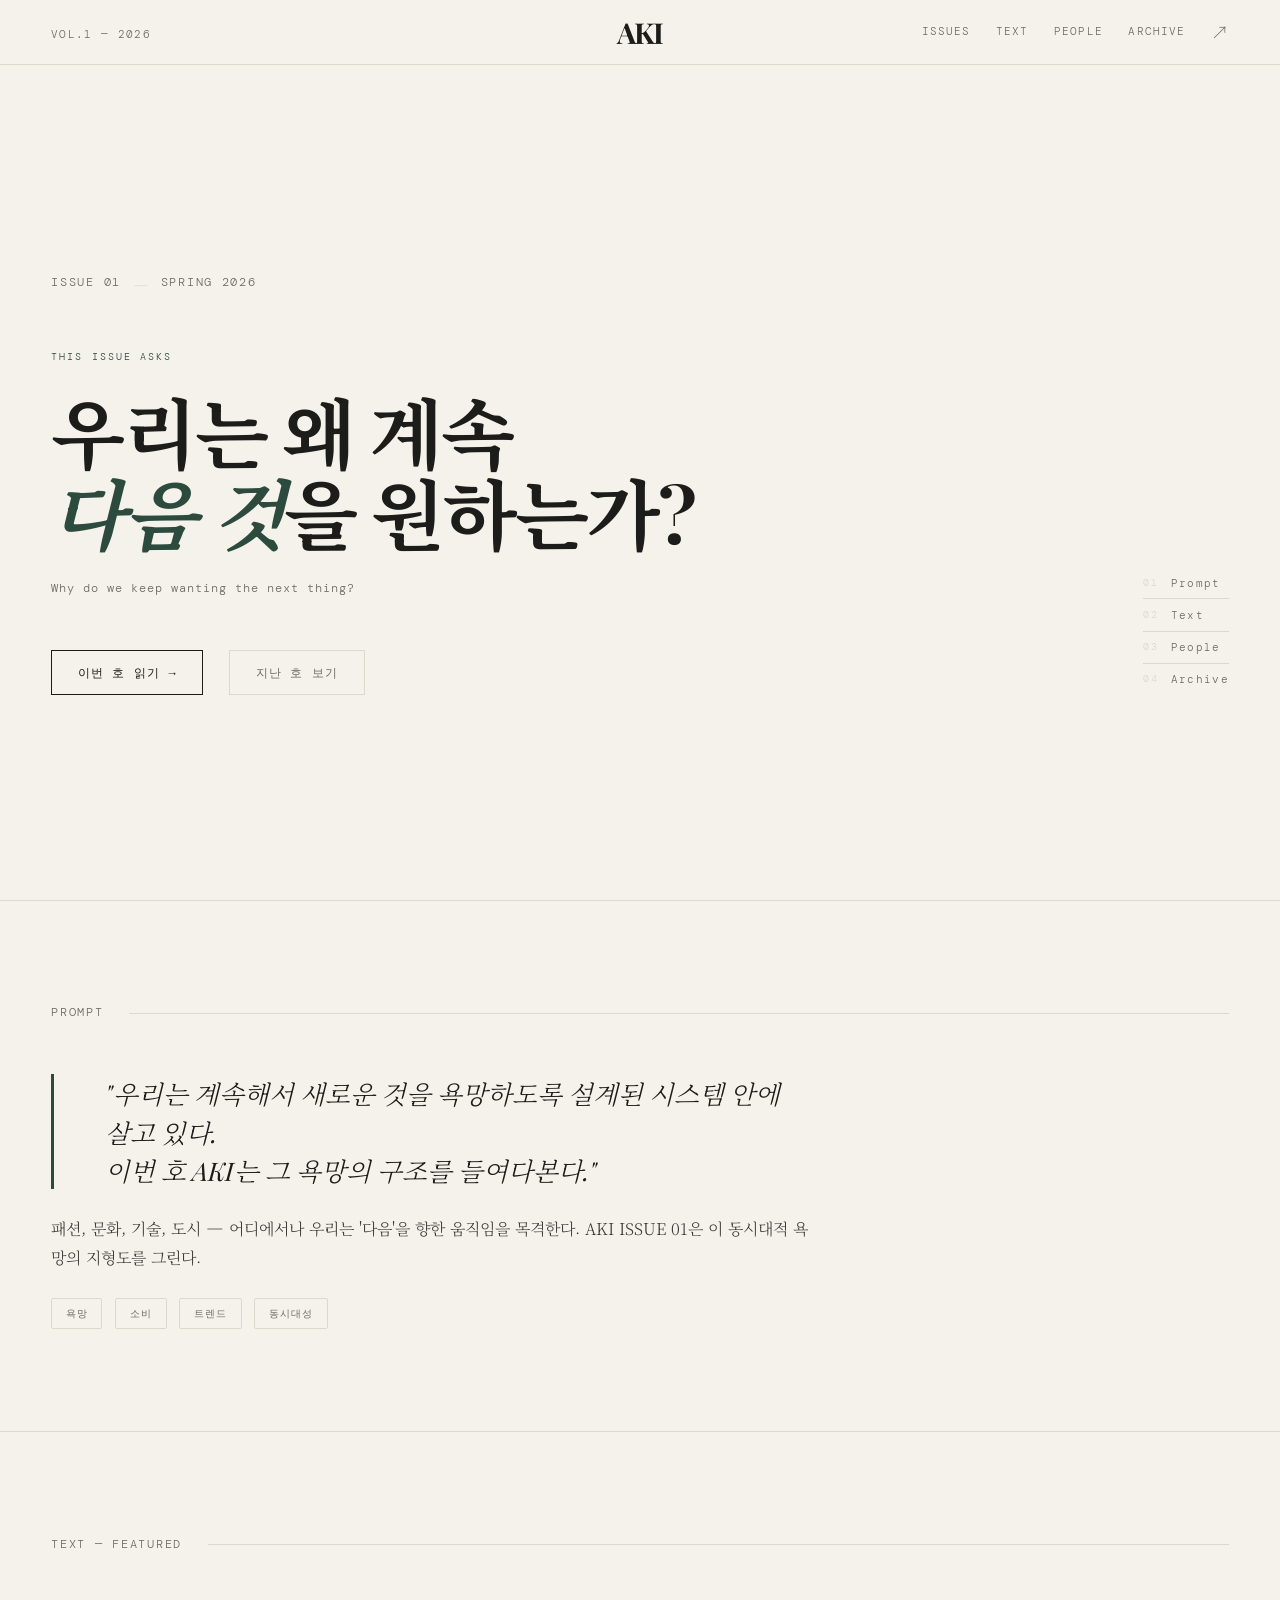
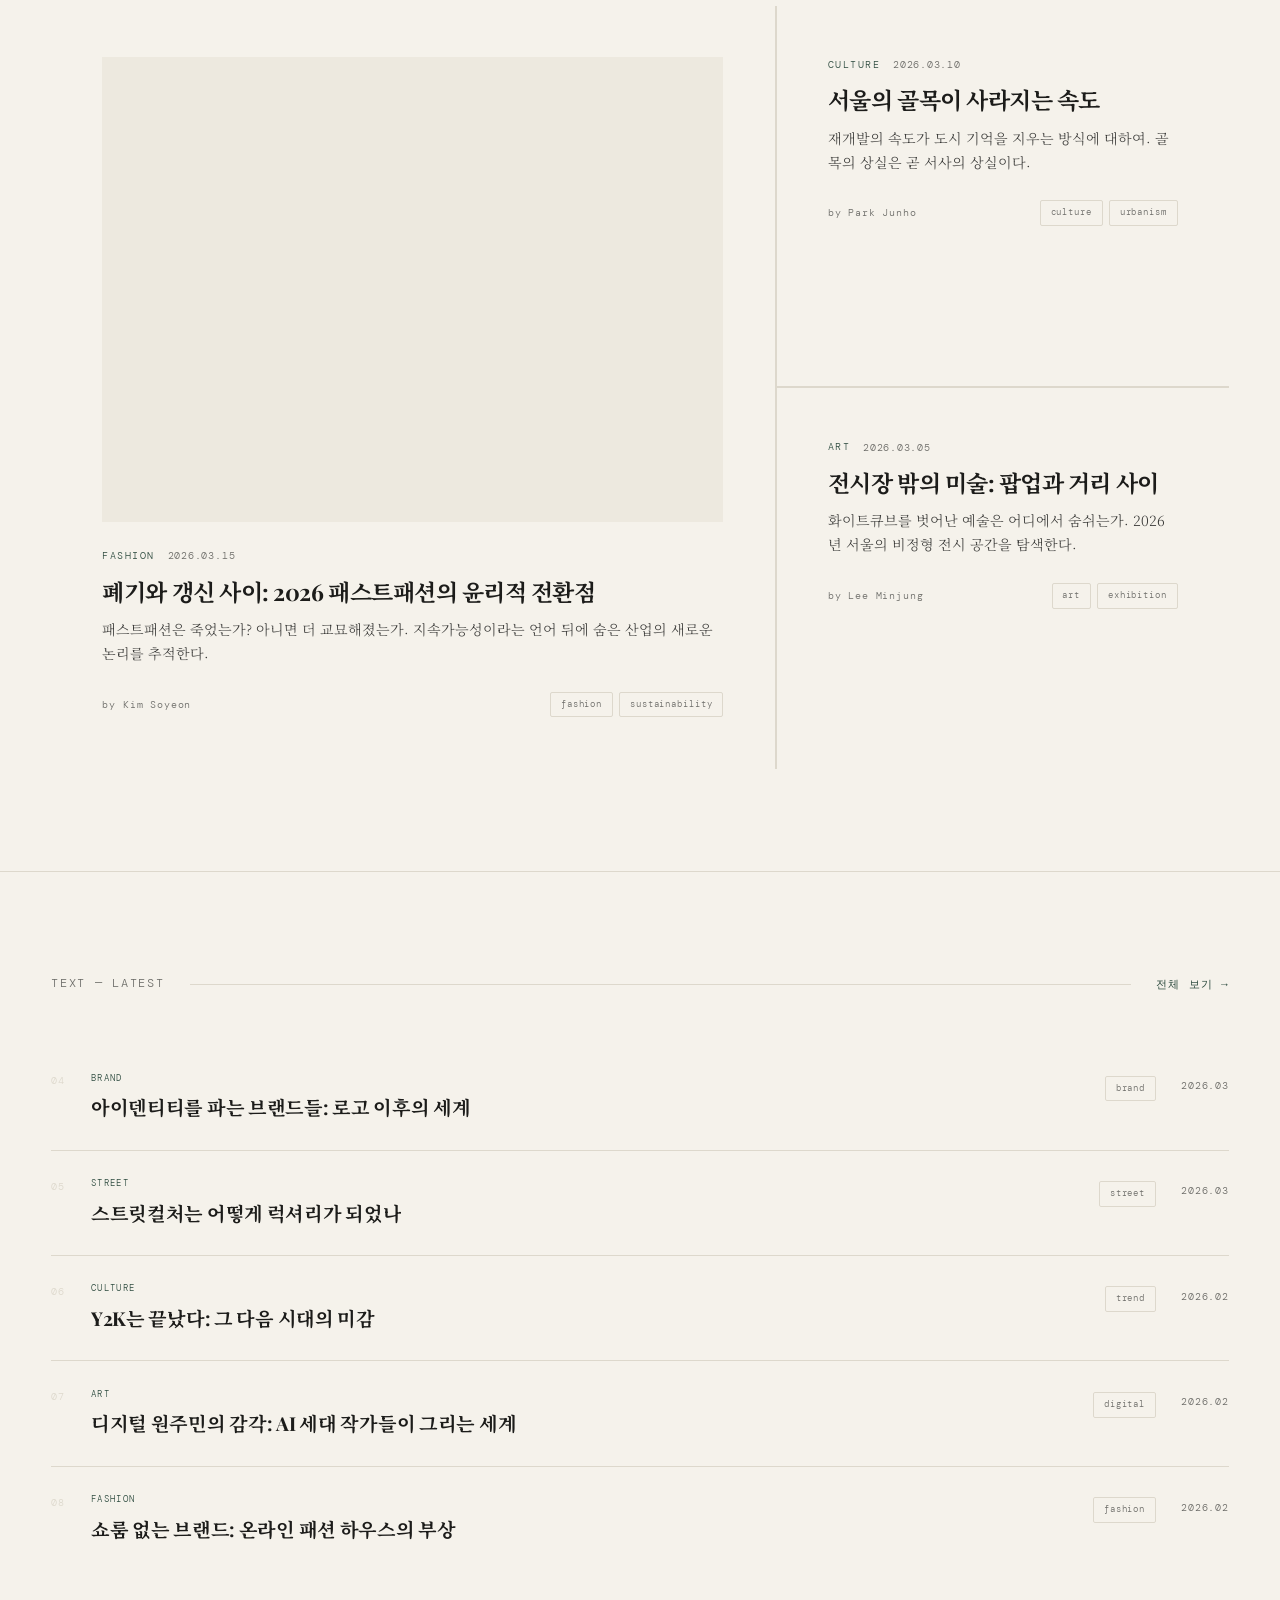
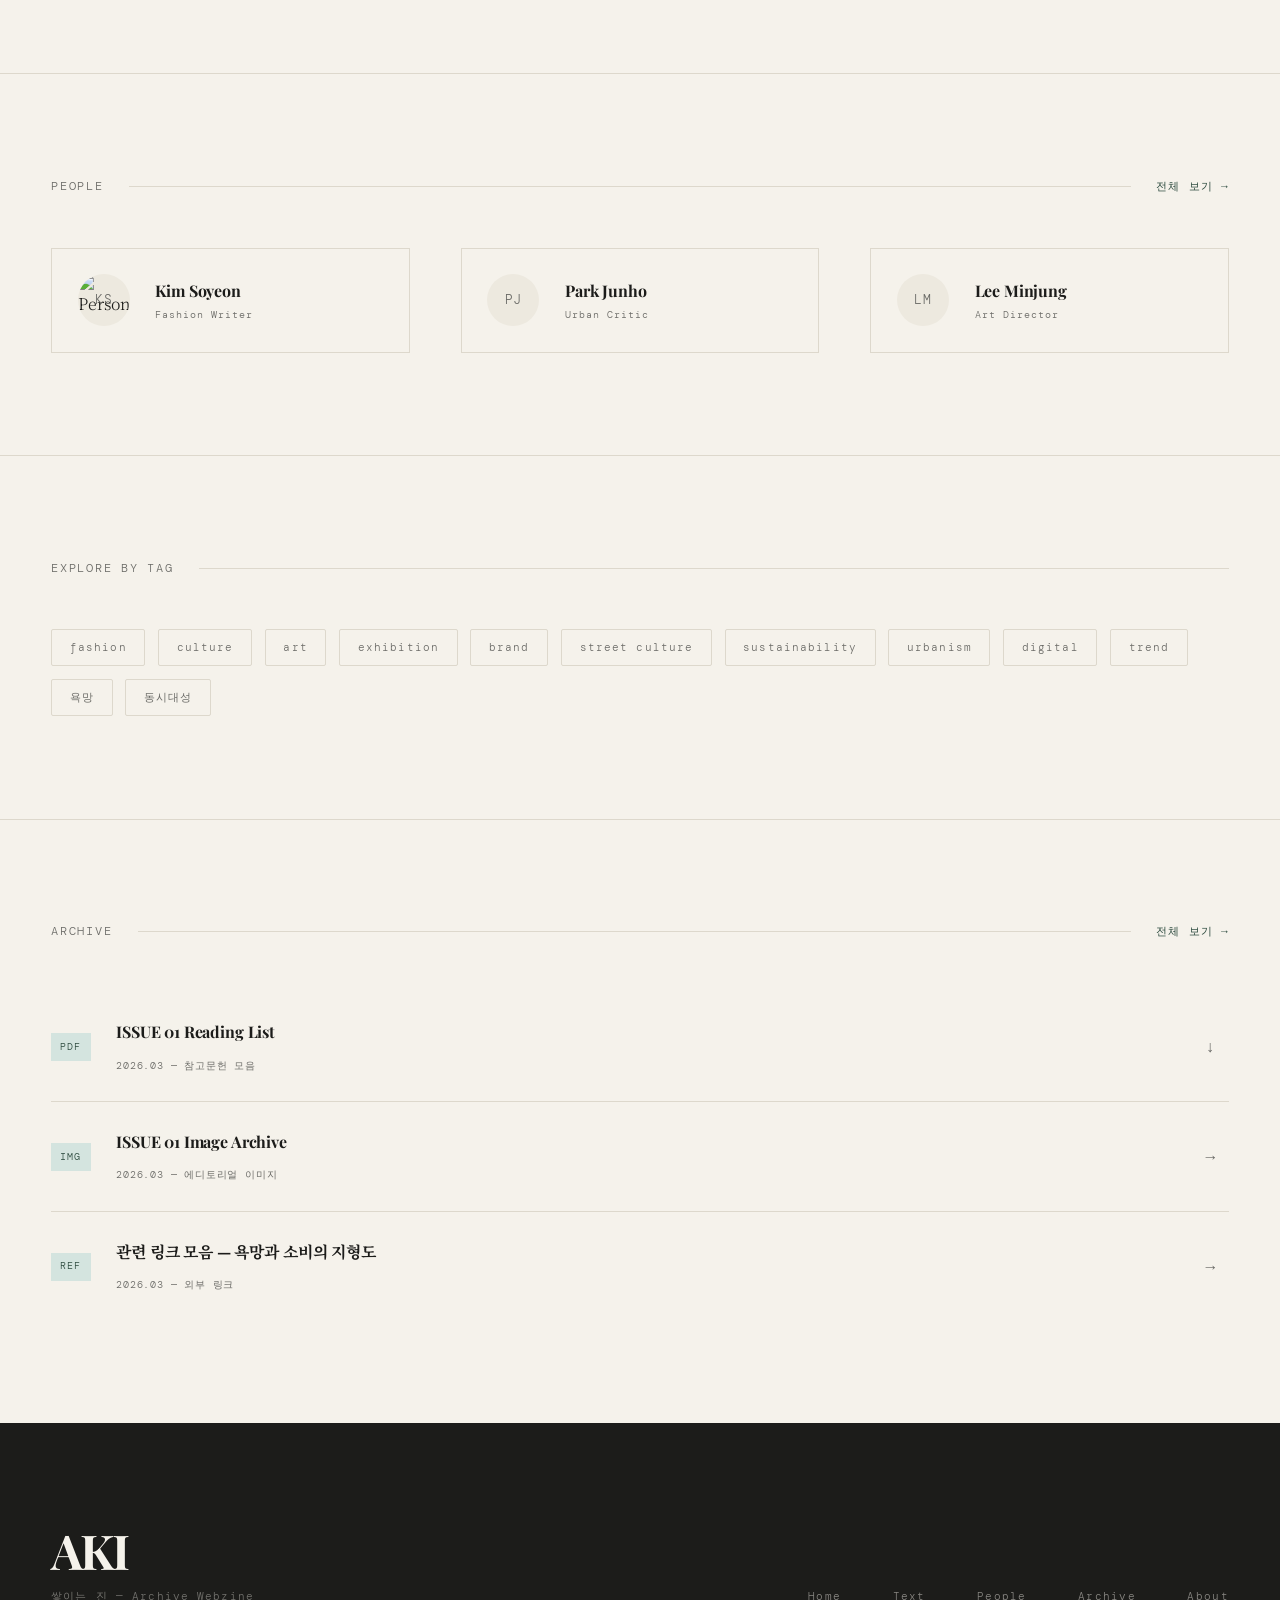
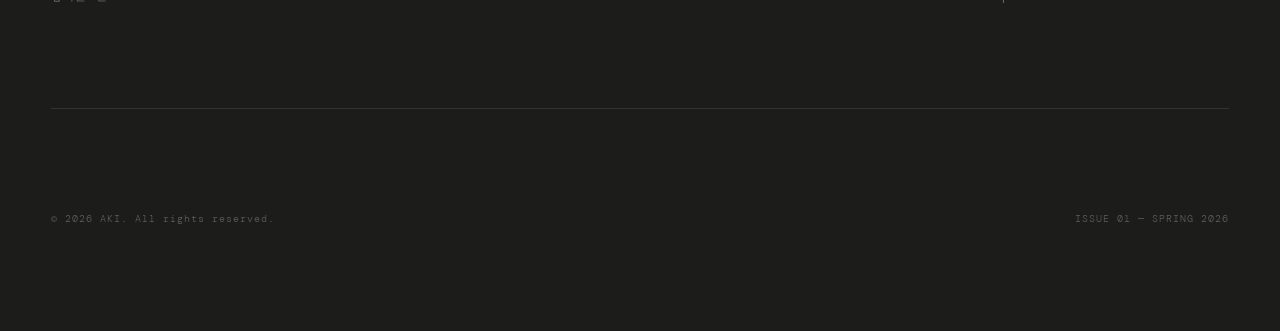
==== index.html @ d79f6cc2 "Add files via upload" ====
<!DOCTYPE html>
<html lang="ko">
<head>
  <meta charset="UTF-8" />
  <meta name="viewport" content="width=device-width, initial-scale=1.0" />
  <title>AKI — Archive Webzine</title>
  <meta name="description" content="AKI는 질문이 쌓이는 아카이브 웹진입니다." />
  <link rel="stylesheet" href="styles.css" />
  <link rel="preconnect" href="https://fonts.googleapis.com" />
  <link rel="preconnect" href="https://fonts.gstatic.com" crossorigin />
  <link href="https://fonts.googleapis.com/css2?family=Playfair+Display:ital,wght@0,400;0,700;1,400&family=DM+Mono:wght@300;400&family=Noto+Serif+KR:wght@300;400;700&display=swap" rel="stylesheet" />
</head>
<body>

  <!-- ░░ HEADER ░░ -->
  <header class="site-header">
    <div class="header-inner">
      <div class="header-left">
        <span class="header-label">VOL.1 — 2026</span>
      </div>
      <a href="index.html" class="logo" aria-label="AKI Home">AKI</a>
      <nav class="header-right" aria-label="Main Navigation">
        <a href="#issues">ISSUES</a>
        <a href="#articles">TEXT</a>
        <a href="people.html">PEOPLE</a>
        <a href="archive.html">ARCHIVE</a>
        <button class="search-btn" aria-label="Search" onclick="toggleSearch()">↗</button>
      </nav>
    </div>
    <!-- Search Overlay -->
    <div class="search-overlay" id="searchOverlay">
      <input type="text" id="searchInput" placeholder="검색어를 입력하세요 — enter to search" onkeyup="handleSearch(event)" />
      <button onclick="toggleSearch()" class="search-close">✕</button>
    </div>
  </header>

  <main>

    <!-- ░░ HERO — CURRENT ISSUE ░░ -->
    <section class="hero" aria-label="Current Issue">
      <div class="hero-inner">
        <div class="issue-meta">
          <span class="issue-number">ISSUE 01</span>
          <span class="issue-divider">—</span>
          <span class="issue-date">SPRING 2026</span>
        </div>
        <div class="issue-prompt">
          <p class="prompt-label">THIS ISSUE ASKS</p>
          <h1 class="main-question">
            우리는 왜 계속<br />
            <em>다음 것</em>을 원하는가?
          </h1>
          <p class="prompt-sub">Why do we keep wanting the next thing?</p>
        </div>
        <div class="hero-cta">
          <a href="#featured" class="cta-link">이번 호 읽기 →</a>
          <a href="archive.html" class="cta-link cta-secondary">지난 호 보기</a>
        </div>
      </div>
      <div class="hero-index">
        <ul class="hero-index-list">
          <li><span>01</span> Prompt</li>
          <li><span>02</span> Text</li>
          <li><span>03</span> People</li>
          <li><span>04</span> Archive</li>
        </ul>
      </div>
    </section>

    <!-- ░░ PROMPT SECTION ░░ -->
    <section class="section prompt-section" id="issues">
      <div class="section-header">
        <span class="section-label">PROMPT</span>
        <span class="section-line"></span>
      </div>
      <div class="prompt-block">
        <blockquote class="prompt-quote">
          "우리는 계속해서 새로운 것을 욕망하도록 설계된 시스템 안에 살고 있다.<br />
          이번 호 AKI는 그 욕망의 구조를 들여다본다."
        </blockquote>
        <p class="prompt-desc">
          패션, 문화, 기술, 도시 — 어디에서나 우리는 '다음'을 향한 움직임을 목격한다.
          AKI ISSUE 01은 이 동시대적 욕망의 지형도를 그린다.
        </p>
        <div class="prompt-tags">
          <a href="tag.html?tag=욕망" class="tag">욕망</a>
          <a href="tag.html?tag=소비" class="tag">소비</a>
          <a href="tag.html?tag=트렌드" class="tag">트렌드</a>
          <a href="tag.html?tag=동시대성" class="tag">동시대성</a>
        </div>
      </div>
    </section>

    <!-- ░░ FEATURED ARTICLES ░░ -->
    <section class="section featured-section" id="featured">
      <div class="section-header">
        <span class="section-label">TEXT — FEATURED</span>
        <span class="section-line"></span>
      </div>
      <div class="featured-grid">

        <!-- Featured Card 1 (Large) -->
        <article class="article-card article-card--large">
          <div class="card-cover">
            <img src="assets/images/cover-placeholder.jpg" alt="Article Cover" onerror="this.style.display='none'" />
            <div class="card-cover-bg" style="background: var(--green-dark);"></div>
          </div>
          <div class="card-body">
            <div class="card-meta">
              <span class="card-category">FASHION</span>
              <span class="card-date">2026.03.15</span>
            </div>
            <h2 class="card-title">
              <a href="articles/article-001.html">폐기와 갱신 사이: 2026 패스트패션의 윤리적 전환점</a>
            </h2>
            <p class="card-summary">
              패스트패션은 죽었는가? 아니면 더 교묘해졌는가. 지속가능성이라는 언어 뒤에 숨은 산업의 새로운 논리를 추적한다.
            </p>
            <div class="card-footer">
              <span class="card-author">by Kim Soyeon</span>
              <div class="card-tags">
                <a href="tag.html?tag=fashion" class="tag tag--small">fashion</a>
                <a href="tag.html?tag=sustainability" class="tag tag--small">sustainability</a>
              </div>
            </div>
          </div>
        </article>

        <!-- Featured Card 2 -->
        <article class="article-card">
          <div class="card-body">
            <div class="card-meta">
              <span class="card-category">CULTURE</span>
              <span class="card-date">2026.03.10</span>
            </div>
            <h2 class="card-title">
              <a href="articles/article-002.html">서울의 골목이 사라지는 속도</a>
            </h2>
            <p class="card-summary">
              재개발의 속도가 도시 기억을 지우는 방식에 대하여. 골목의 상실은 곧 서사의 상실이다.
            </p>
            <div class="card-footer">
              <span class="card-author">by Park Junho</span>
              <div class="card-tags">
                <a href="tag.html?tag=culture" class="tag tag--small">culture</a>
                <a href="tag.html?tag=urbanism" class="tag tag--small">urbanism</a>
              </div>
            </div>
          </div>
        </article>

        <!-- Featured Card 3 -->
        <article class="article-card">
          <div class="card-body">
            <div class="card-meta">
              <span class="card-category">ART</span>
              <span class="card-date">2026.03.05</span>
            </div>
            <h2 class="card-title">
              <a href="articles/article-003.html">전시장 밖의 미술: 팝업과 거리 사이</a>
            </h2>
            <p class="card-summary">
              화이트큐브를 벗어난 예술은 어디에서 숨쉬는가. 2026년 서울의 비정형 전시 공간을 탐색한다.
            </p>
            <div class="card-footer">
              <span class="card-author">by Lee Minjung</span>
              <div class="card-tags">
                <a href="tag.html?tag=art" class="tag tag--small">art</a>
                <a href="tag.html?tag=exhibition" class="tag tag--small">exhibition</a>
              </div>
            </div>
          </div>
        </article>

      </div>
    </section>

    <!-- ░░ LATEST ARTICLES LIST ░░ -->
    <section class="section latest-section" id="articles">
      <div class="section-header">
        <span class="section-label">TEXT — LATEST</span>
        <span class="section-line"></span>
        <a href="articles.html" class="section-more">전체 보기 →</a>
      </div>
      <ul class="article-list" id="articleList">
        <!-- JS로 동적 로드 또는 정적 기입 -->
        <li class="article-list-item">
          <div class="ali-left">
            <span class="ali-num">04</span>
            <div class="ali-info">
              <span class="ali-category">BRAND</span>
              <a href="articles/article-004.html" class="ali-title">아이덴티티를 파는 브랜드들: 로고 이후의 세계</a>
            </div>
          </div>
          <div class="ali-right">
            <div class="ali-tags">
              <a href="tag.html?tag=brand" class="tag tag--small">brand</a>
            </div>
            <span class="ali-date">2026.03</span>
          </div>
        </li>
        <li class="article-list-item">
          <div class="ali-left">
            <span class="ali-num">05</span>
            <div class="ali-info">
              <span class="ali-category">STREET</span>
              <a href="articles/article-005.html" class="ali-title">스트릿컬처는 어떻게 럭셔리가 되었나</a>
            </div>
          </div>
          <div class="ali-right">
            <div class="ali-tags">
              <a href="tag.html?tag=street" class="tag tag--small">street</a>
            </div>
            <span class="ali-date">2026.03</span>
          </div>
        </li>
        <li class="article-list-item">
          <div class="ali-left">
            <span class="ali-num">06</span>
            <div class="ali-info">
              <span class="ali-category">CULTURE</span>
              <a href="articles/article-006.html" class="ali-title">Y2K는 끝났다: 그 다음 시대의 미감</a>
            </div>
          </div>
          <div class="ali-right">
            <div class="ali-tags">
              <a href="tag.html?tag=trend" class="tag tag--small">trend</a>
            </div>
            <span class="ali-date">2026.02</span>
          </div>
        </li>
        <li class="article-list-item">
          <div class="ali-left">
            <span class="ali-num">07</span>
            <div class="ali-info">
              <span class="ali-category">ART</span>
              <a href="articles/article-007.html" class="ali-title">디지털 원주민의 감각: AI 세대 작가들이 그리는 세계</a>
            </div>
          </div>
          <div class="ali-right">
            <div class="ali-tags">
              <a href="tag.html?tag=digital" class="tag tag--small">digital</a>
            </div>
            <span class="ali-date">2026.02</span>
          </div>
        </li>
        <li class="article-list-item">
          <div class="ali-left">
            <span class="ali-num">08</span>
            <div class="ali-info">
              <span class="ali-category">FASHION</span>
              <a href="articles/article-008.html" class="ali-title">쇼룸 없는 브랜드: 온라인 패션 하우스의 부상</a>
            </div>
          </div>
          <div class="ali-right">
            <div class="ali-tags">
              <a href="tag.html?tag=fashion" class="tag tag--small">fashion</a>
            </div>
            <span class="ali-date">2026.02</span>
          </div>
        </li>
      </ul>
    </section>

    <!-- ░░ PEOPLE PREVIEW ░░ -->
    <section class="section people-section">
      <div class="section-header">
        <span class="section-label">PEOPLE</span>
        <span class="section-line"></span>
        <a href="people.html" class="section-more">전체 보기 →</a>
      </div>
      <div class="people-grid">
        <a href="people/person-001.html" class="person-card">
          <div class="person-avatar">
            <img src="assets/images/person-placeholder.jpg" alt="Person" onerror="this.onerror=null; this.src=''" />
            <div class="person-avatar-fallback">KS</div>
          </div>
          <div class="person-info">
            <span class="person-name">Kim Soyeon</span>
            <span class="person-role">Fashion Writer</span>
          </div>
        </a>
        <a href="people/person-002.html" class="person-card">
          <div class="person-avatar">
            <div class="person-avatar-fallback">PJ</div>
          </div>
          <div class="person-info">
            <span class="person-name">Park Junho</span>
            <span class="person-role">Urban Critic</span>
          </div>
        </a>
        <a href="people/person-003.html" class="person-card">
          <div class="person-avatar">
            <div class="person-avatar-fallback">LM</div>
          </div>
          <div class="person-info">
            <span class="person-name">Lee Minjung</span>
            <span class="person-role">Art Director</span>
          </div>
        </a>
      </div>
    </section>

    <!-- ░░ TAG EXPLORER ░░ -->
    <section class="section tag-section">
      <div class="section-header">
        <span class="section-label">EXPLORE BY TAG</span>
        <span class="section-line"></span>
      </div>
      <div class="tag-cloud" id="tagCloud">
        <!-- JS로 tags.json에서 로드 -->
        <a href="tag.html?tag=fashion" class="tag tag--lg">fashion</a>
        <a href="tag.html?tag=culture" class="tag tag--lg">culture</a>
        <a href="tag.html?tag=art" class="tag tag--lg">art</a>
        <a href="tag.html?tag=exhibition" class="tag tag--lg">exhibition</a>
        <a href="tag.html?tag=brand" class="tag tag--lg">brand</a>
        <a href="tag.html?tag=street" class="tag tag--lg">street culture</a>
        <a href="tag.html?tag=sustainability" class="tag tag--lg">sustainability</a>
        <a href="tag.html?tag=urbanism" class="tag tag--lg">urbanism</a>
        <a href="tag.html?tag=digital" class="tag tag--lg">digital</a>
        <a href="tag.html?tag=trend" class="tag tag--lg">trend</a>
        <a href="tag.html?tag=욕망" class="tag tag--lg">욕망</a>
        <a href="tag.html?tag=동시대성" class="tag tag--lg">동시대성</a>
      </div>
    </section>

    <!-- ░░ ARCHIVE PREVIEW ░░ -->
    <section class="section archive-section">
      <div class="section-header">
        <span class="section-label">ARCHIVE</span>
        <span class="section-line"></span>
        <a href="archive.html" class="section-more">전체 보기 →</a>
      </div>
      <ul class="archive-list">
        <li class="archive-item">
          <span class="archive-icon">PDF</span>
          <div class="archive-info">
            <a href="archive/pdf/aki-issue01-reading-list.pdf" class="archive-title">ISSUE 01 Reading List</a>
            <span class="archive-meta">2026.03 — 참고문헌 모음</span>
          </div>
          <a href="archive/pdf/aki-issue01-reading-list.pdf" class="archive-dl" download>↓</a>
        </li>
        <li class="archive-item">
          <span class="archive-icon">IMG</span>
          <div class="archive-info">
            <a href="archive/images/" class="archive-title">ISSUE 01 Image Archive</a>
            <span class="archive-meta">2026.03 — 에디토리얼 이미지</span>
          </div>
          <a href="archive/images/" class="archive-dl">→</a>
        </li>
        <li class="archive-item">
          <span class="archive-icon">REF</span>
          <div class="archive-info">
            <a href="#" class="archive-title">관련 링크 모음 — 욕망과 소비의 지형도</a>
            <span class="archive-meta">2026.03 — 외부 링크</span>
          </div>
          <a href="#" class="archive-dl">→</a>
        </li>
      </ul>
    </section>

  </main>

  <!-- ░░ FOOTER ░░ -->
  <footer class="site-footer">
    <div class="footer-inner">
      <div class="footer-top">
        <div class="footer-brand">
          <span class="footer-logo">AKI</span>
          <p class="footer-tagline">쌓이는 진 — Archive Webzine</p>
        </div>
        <nav class="footer-nav" aria-label="Footer Navigation">
          <a href="index.html">Home</a>
          <a href="articles.html">Text</a>
          <a href="people.html">People</a>
          <a href="archive.html">Archive</a>
          <a href="about.html">About</a>
        </nav>
      </div>
      <div class="footer-bottom">
        <span class="footer-copy">© 2026 AKI. All rights reserved.</span>
        <span class="footer-issue">ISSUE 01 — SPRING 2026</span>
      </div>
    </div>
  </footer>

  <script src="script.js"></script>
</body>
</html>
---- styles.css ----
/* ============================================================
   AKI WEBZINE — styles.css
   Minimal Archive Editorial Design
   Ivory · Charcoal · Deep Green
   ============================================================ */

/* ── DESIGN TOKENS ── */
:root {
  --ivory:        #F5F2EB;
  --ivory-dark:   #EDE9DF;
  --ivory-border: #DDD8CC;
  --charcoal:     #1C1C1A;
  --charcoal-mid: #3A3A38;
  --charcoal-mute:#6B6B67;
  --green:        #2C4A3E;
  --green-light:  #3D6B5C;
  --green-muted:  #4A6B5E;
  --green-pale:   #D4E4DF;
  --white:        #FFFFFF;

  --font-display: 'Playfair Display', 'Noto Serif KR', Georgia, serif;
  --font-mono:    'DM Mono', 'Courier New', monospace;
  --font-body:    'Noto Serif KR', 'Playfair Display', Georgia, serif;

  --space-xs:  0.4rem;
  --space-sm:  0.8rem;
  --space-md:  1.6rem;
  --space-lg:  3.2rem;
  --space-xl:  6.4rem;
  --space-2xl: 10rem;

  --radius-sm: 2px;
  --radius-md: 4px;

  --transition: 0.25s ease;
  --max-width: 1280px;
}

/* ── RESET ── */
*, *::before, *::after { box-sizing: border-box; margin: 0; padding: 0; }
html { font-size: 16px; scroll-behavior: smooth; }
body {
  background-color: var(--ivory);
  color: var(--charcoal);
  font-family: var(--font-body);
  font-weight: 300;
  line-height: 1.7;
  -webkit-font-smoothing: antialiased;
}
img { max-width: 100%; height: auto; display: block; }
a { color: inherit; text-decoration: none; }
ul, ol { list-style: none; }
button { cursor: pointer; background: none; border: none; font: inherit; }

/* ── TYPOGRAPHY ── */
h1, h2, h3, h4 {
  font-family: var(--font-display);
  font-weight: 700;
  line-height: 1.15;
  letter-spacing: -0.02em;
}
h1 { font-size: clamp(2.4rem, 5vw, 5rem); }
h2 { font-size: clamp(1.4rem, 2.5vw, 2.2rem); }
h3 { font-size: clamp(1.1rem, 1.8vw, 1.5rem); }

.mono {
  font-family: var(--font-mono);
  letter-spacing: 0.08em;
}

/* ── LAYOUT ── */
.section {
  padding: var(--space-xl) var(--space-lg);
  max-width: var(--max-width);
  margin: 0 auto;
}

.section-header {
  display: flex;
  align-items: center;
  gap: var(--space-md);
  margin-bottom: var(--space-lg);
}
.section-label {
  font-family: var(--font-mono);
  font-size: 0.72rem;
  letter-spacing: 0.15em;
  color: var(--charcoal-mute);
  white-space: nowrap;
}
.section-line {
  flex: 1;
  height: 1px;
  background: var(--ivory-border);
}
.section-more {
  font-family: var(--font-mono);
  font-size: 0.7rem;
  letter-spacing: 0.1em;
  color: var(--green);
  white-space: nowrap;
  transition: opacity var(--transition);
}
.section-more:hover { opacity: 0.6; }

/* ── HEADER ── */
.site-header {
  position: sticky;
  top: 0;
  z-index: 100;
  background: var(--ivory);
  border-bottom: 1px solid var(--ivory-border);
}
.header-inner {
  max-width: var(--max-width);
  margin: 0 auto;
  padding: 0 var(--space-lg);
  height: 64px;
  display: flex;
  align-items: center;
  justify-content: space-between;
  gap: var(--space-md);
}
.header-left {
  flex: 1;
}
.header-label {
  font-family: var(--font-mono);
  font-size: 0.68rem;
  letter-spacing: 0.12em;
  color: var(--charcoal-mute);
}
.logo {
  font-family: var(--font-display);
  font-size: 1.8rem;
  font-weight: 700;
  letter-spacing: -0.04em;
  color: var(--charcoal);
  flex-shrink: 0;
}
.logo:hover { color: var(--green); }
.header-right {
  flex: 1;
  display: flex;
  align-items: center;
  justify-content: flex-end;
  gap: var(--space-md);
}
.header-right a {
  font-family: var(--font-mono);
  font-size: 0.7rem;
  letter-spacing: 0.1em;
  color: var(--charcoal-mute);
  transition: color var(--transition);
}
.header-right a:hover { color: var(--charcoal); }
.search-btn {
  font-size: 1.1rem;
  color: var(--charcoal-mute);
  transition: color var(--transition);
  padding: 0;
  line-height: 1;
}
.search-btn:hover { color: var(--green); }

/* Search Overlay */
.search-overlay {
  display: none;
  position: fixed;
  top: 0; left: 0; right: 0;
  height: 64px;
  background: var(--charcoal);
  z-index: 200;
  align-items: center;
  padding: 0 var(--space-lg);
  gap: var(--space-md);
}
.search-overlay.active { display: flex; }
#searchInput {
  flex: 1;
  background: none;
  border: none;
  outline: none;
  font-family: var(--font-mono);
  font-size: 0.9rem;
  color: var(--ivory);
  letter-spacing: 0.05em;
}
#searchInput::placeholder { color: var(--charcoal-mute); }
.search-close {
  color: var(--ivory);
  font-size: 1rem;
  opacity: 0.5;
  transition: opacity var(--transition);
}
.search-close:hover { opacity: 1; }

/* ── HERO ── */
.hero {
  min-height: calc(100vh - 64px);
  display: grid;
  grid-template-columns: 1fr auto;
  align-items: end;
  padding: var(--space-xl) var(--space-lg);
  max-width: var(--max-width);
  margin: 0 auto;
  border-bottom: 1px solid var(--ivory-border);
  gap: var(--space-xl);
}
.hero-inner { padding-bottom: var(--space-xl); }
.issue-meta {
  display: flex;
  align-items: center;
  gap: var(--space-sm);
  margin-bottom: var(--space-lg);
}
.issue-number,
.issue-date {
  font-family: var(--font-mono);
  font-size: 0.72rem;
  letter-spacing: 0.15em;
  color: var(--charcoal-mute);
}
.issue-divider { color: var(--ivory-border); }
.prompt-label {
  font-family: var(--font-mono);
  font-size: 0.65rem;
  letter-spacing: 0.2em;
  color: var(--green);
  margin-bottom: var(--space-md);
}
.main-question {
  font-family: var(--font-display);
  font-size: clamp(3rem, 6vw, 6.5rem);
  font-weight: 700;
  line-height: 1.05;
  letter-spacing: -0.03em;
  color: var(--charcoal);
  margin-bottom: var(--space-md);
}
.main-question em {
  font-style: italic;
  color: var(--green);
}
.prompt-sub {
  font-family: var(--font-mono);
  font-size: 0.78rem;
  letter-spacing: 0.08em;
  color: var(--charcoal-mute);
  margin-bottom: var(--space-lg);
}
.hero-cta {
  display: flex;
  gap: var(--space-md);
  align-items: center;
}
.cta-link {
  font-family: var(--font-mono);
  font-size: 0.75rem;
  letter-spacing: 0.1em;
  padding: 0.7rem 1.6rem;
  border: 1px solid var(--charcoal);
  color: var(--charcoal);
  transition: all var(--transition);
  display: inline-block;
}
.cta-link:hover {
  background: var(--charcoal);
  color: var(--ivory);
}
.cta-secondary {
  border-color: var(--ivory-border);
  color: var(--charcoal-mute);
}
.cta-secondary:hover {
  background: var(--ivory-border);
  color: var(--charcoal);
}

/* Hero Index */
.hero-index {
  display: flex;
  flex-direction: column;
  justify-content: flex-end;
  padding-bottom: var(--space-xl);
}
.hero-index-list li {
  display: flex;
  align-items: center;
  gap: var(--space-sm);
  font-family: var(--font-mono);
  font-size: 0.68rem;
  letter-spacing: 0.12em;
  color: var(--charcoal-mute);
  padding: var(--space-xs) 0;
  border-bottom: 1px solid var(--ivory-border);
}
.hero-index-list li:last-child { border-bottom: none; }
.hero-index-list span {
  color: var(--ivory-border);
  font-size: 0.6rem;
}

/* ── PROMPT SECTION ── */
.prompt-section { border-bottom: 1px solid var(--ivory-border); }
.prompt-block { max-width: 760px; }
.prompt-quote {
  font-family: var(--font-display);
  font-size: clamp(1.2rem, 2vw, 1.7rem);
  font-style: italic;
  line-height: 1.5;
  color: var(--charcoal);
  border-left: 3px solid var(--green);
  padding-left: var(--space-lg);
  margin-bottom: var(--space-md);
}
.prompt-desc {
  font-size: 1rem;
  line-height: 1.8;
  color: var(--charcoal-mid);
  margin-bottom: var(--space-md);
}
.prompt-tags {
  display: flex;
  flex-wrap: wrap;
  gap: var(--space-sm);
}

/* ── TAG ── */
.tag {
  display: inline-block;
  font-family: var(--font-mono);
  font-size: 0.65rem;
  letter-spacing: 0.1em;
  padding: 0.35rem 0.85rem;
  border: 1px solid var(--ivory-border);
  color: var(--charcoal-mute);
  background: transparent;
  transition: all var(--transition);
  border-radius: var(--radius-sm);
  text-transform: lowercase;
}
.tag:hover {
  border-color: var(--green);
  color: var(--green);
  background: var(--green-pale);
}
.tag--small {
  font-size: 0.58rem;
  padding: 0.25rem 0.6rem;
}
.tag--lg {
  font-size: 0.7rem;
  padding: 0.5rem 1.1rem;
}

/* ── FEATURED ARTICLES GRID ── */
.featured-section { border-bottom: 1px solid var(--ivory-border); }
.featured-grid {
  display: grid;
  grid-template-columns: 1.6fr 1fr;
  grid-template-rows: auto auto;
  gap: 2px;
  background: var(--ivory-border);
}
.article-card {
  background: var(--ivory);
  padding: var(--space-lg);
  transition: background var(--transition);
}
.article-card:hover { background: var(--ivory-dark); }
.article-card--large {
  grid-row: span 2;
  display: flex;
  flex-direction: column;
}

/* Card Cover */
.card-cover {
  width: 100%;
  aspect-ratio: 4/3;
  overflow: hidden;
  margin-bottom: var(--space-md);
  position: relative;
  background: var(--ivory-dark);
}
.card-cover img {
  width: 100%;
  height: 100%;
  object-fit: cover;
  transition: transform 0.5s ease;
}
.article-card:hover .card-cover img { transform: scale(1.03); }
.card-cover-bg {
  position: absolute;
  inset: 0;
  opacity: 0.15;
}

/* Card Body */
.card-meta {
  display: flex;
  align-items: center;
  gap: var(--space-sm);
  margin-bottom: var(--space-sm);
}
.card-category {
  font-family: var(--font-mono);
  font-size: 0.62rem;
  letter-spacing: 0.15em;
  color: var(--green);
}
.card-date {
  font-family: var(--font-mono);
  font-size: 0.6rem;
  letter-spacing: 0.08em;
  color: var(--charcoal-mute);
}
.card-title {
  margin-bottom: var(--space-sm);
}
.card-title a {
  display: block;
  font-family: var(--font-display);
  font-size: clamp(1.1rem, 1.8vw, 1.6rem);
  font-weight: 700;
  line-height: 1.2;
  letter-spacing: -0.02em;
  color: var(--charcoal);
  transition: color var(--transition);
}
.card-title a:hover { color: var(--green); }
.card-summary {
  font-size: 0.88rem;
  line-height: 1.7;
  color: var(--charcoal-mid);
  margin-bottom: var(--space-md);
  flex: 1;
}
.card-footer {
  display: flex;
  align-items: center;
  justify-content: space-between;
  gap: var(--space-sm);
  flex-wrap: wrap;
  margin-top: auto;
}
.card-author {
  font-family: var(--font-mono);
  font-size: 0.65rem;
  letter-spacing: 0.08em;
  color: var(--charcoal-mute);
}
.card-tags {
  display: flex;
  gap: 0.4rem;
  flex-wrap: wrap;
}

/* ── ARTICLE LIST ── */
.latest-section { border-bottom: 1px solid var(--ivory-border); }
.article-list {}
.article-list-item {
  display: flex;
  align-items: flex-start;
  justify-content: space-between;
  gap: var(--space-md);
  padding: var(--space-md) 0;
  border-bottom: 1px solid var(--ivory-border);
  transition: background var(--transition);
}
.article-list-item:last-child { border-bottom: none; }
.ali-left {
  display: flex;
  align-items: flex-start;
  gap: var(--space-md);
  flex: 1;
  min-width: 0;
}
.ali-num {
  font-family: var(--font-mono);
  font-size: 0.65rem;
  letter-spacing: 0.1em;
  color: var(--ivory-border);
  flex-shrink: 0;
  padding-top: 0.1rem;
}
.ali-info { min-width: 0; }
.ali-category {
  display: block;
  font-family: var(--font-mono);
  font-size: 0.58rem;
  letter-spacing: 0.15em;
  color: var(--green);
  margin-bottom: 0.3rem;
}
.ali-title {
  display: block;
  font-family: var(--font-display);
  font-size: clamp(1rem, 1.5vw, 1.25rem);
  font-weight: 700;
  letter-spacing: -0.015em;
  color: var(--charcoal);
  transition: color var(--transition);
  white-space: nowrap;
  overflow: hidden;
  text-overflow: ellipsis;
}
.ali-title:hover { color: var(--green); }
.ali-right {
  display: flex;
  align-items: center;
  gap: var(--space-md);
  flex-shrink: 0;
}
.ali-date {
  font-family: var(--font-mono);
  font-size: 0.6rem;
  letter-spacing: 0.08em;
  color: var(--charcoal-mute);
}

/* ── PEOPLE ── */
.people-section { border-bottom: 1px solid var(--ivory-border); }
.people-grid {
  display: flex;
  gap: var(--space-lg);
  flex-wrap: wrap;
}
.person-card {
  display: flex;
  align-items: center;
  gap: var(--space-md);
  padding: var(--space-md);
  border: 1px solid var(--ivory-border);
  transition: all var(--transition);
  flex: 1;
  min-width: 200px;
}
.person-card:hover {
  border-color: var(--green);
  background: var(--green-pale);
}
.person-avatar {
  width: 52px;
  height: 52px;
  border-radius: 50%;
  overflow: hidden;
  background: var(--ivory-dark);
  flex-shrink: 0;
  position: relative;
  display: flex;
  align-items: center;
  justify-content: center;
}
.person-avatar img {
  width: 100%;
  height: 100%;
  object-fit: cover;
}
.person-avatar-fallback {
  font-family: var(--font-mono);
  font-size: 0.8rem;
  letter-spacing: 0.05em;
  color: var(--charcoal-mute);
  position: absolute;
  inset: 0;
  display: flex;
  align-items: center;
  justify-content: center;
}
.person-info { display: flex; flex-direction: column; gap: 0.2rem; }
.person-name {
  font-family: var(--font-display);
  font-size: 1rem;
  font-weight: 700;
  letter-spacing: -0.01em;
  color: var(--charcoal);
}
.person-role {
  font-family: var(--font-mono);
  font-size: 0.62rem;
  letter-spacing: 0.1em;
  color: var(--charcoal-mute);
}

/* ── TAG CLOUD ── */
.tag-section { border-bottom: 1px solid var(--ivory-border); }
.tag-cloud {
  display: flex;
  flex-wrap: wrap;
  gap: var(--space-sm);
}

/* ── ARCHIVE LIST ── */
.archive-section {}
.archive-list {}
.archive-item {
  display: flex;
  align-items: center;
  gap: var(--space-md);
  padding: var(--space-md) 0;
  border-bottom: 1px solid var(--ivory-border);
}
.archive-item:last-child { border-bottom: none; }
.archive-icon {
  font-family: var(--font-mono);
  font-size: 0.6rem;
  letter-spacing: 0.12em;
  color: var(--green);
  border: 1px solid var(--green-pale);
  padding: 0.3rem 0.5rem;
  flex-shrink: 0;
  background: var(--green-pale);
}
.archive-info {
  flex: 1;
  min-width: 0;
}
.archive-title {
  display: block;
  font-family: var(--font-display);
  font-size: 1rem;
  font-weight: 700;
  letter-spacing: -0.01em;
  color: var(--charcoal);
  margin-bottom: 0.2rem;
  transition: color var(--transition);
}
.archive-title:hover { color: var(--green); }
.archive-meta {
  font-family: var(--font-mono);
  font-size: 0.62rem;
  letter-spacing: 0.08em;
  color: var(--charcoal-mute);
}
.archive-dl {
  font-family: var(--font-mono);
  font-size: 1rem;
  color: var(--charcoal-mute);
  flex-shrink: 0;
  transition: color var(--transition);
  padding: var(--space-xs) var(--space-sm);
  border: 1px solid transparent;
}
.archive-dl:hover {
  color: var(--green);
  border-color: var(--ivory-border);
}

/* ── FOOTER ── */
.site-footer {
  background: var(--charcoal);
  color: var(--ivory);
  padding: var(--space-xl) var(--space-lg);
  margin-top: 0;
}
.footer-inner { max-width: var(--max-width); margin: 0 auto; }
.footer-top {
  display: flex;
  justify-content: space-between;
  align-items: flex-end;
  gap: var(--space-lg);
  margin-bottom: var(--space-xl);
  padding-bottom: var(--space-xl);
  border-bottom: 1px solid rgba(255,255,255,0.1);
}
.footer-logo {
  display: block;
  font-family: var(--font-display);
  font-size: 3rem;
  font-weight: 700;
  letter-spacing: -0.04em;
  line-height: 1;
  margin-bottom: var(--space-sm);
}
.footer-tagline {
  font-family: var(--font-mono);
  font-size: 0.7rem;
  letter-spacing: 0.1em;
  color: rgba(245,242,235,0.4);
}
.footer-nav {
  display: flex;
  gap: var(--space-lg);
  flex-wrap: wrap;
  justify-content: flex-end;
}
.footer-nav a {
  font-family: var(--font-mono);
  font-size: 0.68rem;
  letter-spacing: 0.12em;
  color: rgba(245,242,235,0.5);
  transition: color var(--transition);
}
.footer-nav a:hover { color: var(--ivory); }
.footer-bottom {
  display: flex;
  justify-content: space-between;
  align-items: center;
}
.footer-copy,
.footer-issue {
  font-family: var(--font-mono);
  font-size: 0.62rem;
  letter-spacing: 0.1em;
  color: rgba(245,242,235,0.3);
}

/* ── ARTICLE PAGE ── */
.article-hero {
  padding: var(--space-xl) var(--space-lg);
  max-width: var(--max-width);
  margin: 0 auto;
  border-bottom: 1px solid var(--ivory-border);
}
.article-meta-block {
  display: flex;
  align-items: center;
  gap: var(--space-sm);
  margin-bottom: var(--space-lg);
  flex-wrap: wrap;
}
.article-title {
  font-family: var(--font-display);
  font-size: clamp(2rem, 4vw, 4rem);
  font-weight: 700;
  line-height: 1.1;
  letter-spacing: -0.03em;
  max-width: 900px;
  margin-bottom: var(--space-md);
}
.article-summary {
  font-size: 1.1rem;
  line-height: 1.7;
  color: var(--charcoal-mid);
  max-width: 640px;
  margin-bottom: var(--space-lg);
}
.article-body {
  max-width: 720px;
  margin: 0 auto;
  padding: var(--space-xl) var(--space-lg);
}
.article-body p {
  font-size: 1rem;
  line-height: 1.9;
  color: var(--charcoal-mid);
  margin-bottom: var(--space-md);
}
.article-body h2 {
  font-family: var(--font-display);
  font-size: 1.5rem;
  font-weight: 700;
  margin: var(--space-xl) 0 var(--space-md);
  letter-spacing: -0.02em;
  color: var(--charcoal);
}
.article-body h3 {
  font-family: var(--font-display);
  font-size: 1.15rem;
  font-weight: 700;
  margin: var(--space-lg) 0 var(--space-sm);
  color: var(--charcoal);
}
.article-body blockquote {
  border-left: 3px solid var(--green);
  padding-left: var(--space-lg);
  font-style: italic;
  color: var(--charcoal-mute);
  margin: var(--space-lg) 0;
  font-size: 1.05rem;
}

/* TOC */
.toc {
  background: var(--ivory-dark);
  border: 1px solid var(--ivory-border);
  padding: var(--space-md) var(--space-lg);
  margin-bottom: var(--space-xl);
}
.toc-title {
  font-family: var(--font-mono);
  font-size: 0.65rem;
  letter-spacing: 0.15em;
  color: var(--charcoal-mute);
  margin-bottom: var(--space-sm);
}
.toc ol {
  list-style: decimal;
  padding-left: var(--space-md);
}
.toc li {
  font-size: 0.88rem;
  line-height: 2;
  color: var(--charcoal-mid);
}
.toc a { color: var(--charcoal-mid); transition: color var(--transition); }
.toc a:hover { color: var(--green); }

/* ── METADATA BLOCK ── */
.metadata-block {
  background: var(--ivory-dark);
  border: 1px solid var(--ivory-border);
  padding: var(--space-md) var(--space-lg);
  display: grid;
  grid-template-columns: repeat(auto-fill, minmax(160px, 1fr));
  gap: var(--space-md);
}
.metadata-item {}
.metadata-label {
  font-family: var(--font-mono);
  font-size: 0.58rem;
  letter-spacing: 0.15em;
  color: var(--charcoal-mute);
  display: block;
  margin-bottom: 0.3rem;
}
.metadata-value {
  font-family: var(--font-mono);
  font-size: 0.75rem;
  letter-spacing: 0.05em;
  color: var(--charcoal);
}

/* ── SEARCH RESULTS ── */
.search-results {
  max-width: var(--max-width);
  margin: 0 auto;
  padding: var(--space-xl) var(--space-lg);
}
.search-result-count {
  font-family: var(--font-mono);
  font-size: 0.7rem;
  letter-spacing: 0.1em;
  color: var(--charcoal-mute);
  margin-bottom: var(--space-lg);
}

/* ── RESPONSIVE ── */
@media (max-width: 1024px) {
  :root {
    --space-lg: 2.4rem;
    --space-xl: 4.8rem;
  }
}

@media (max-width: 768px) {
  :root {
    --space-lg: 1.6rem;
    --space-xl: 3.6rem;
  }

  .header-inner { padding: 0 var(--space-md); }
  .header-left { display: none; }
  .header-right a:not(.search-btn) { display: none; }

  .hero {
    grid-template-columns: 1fr;
    min-height: auto;
    padding: var(--space-xl) var(--space-md);
  }
  .hero-index { display: none; }

  .featured-grid {
    grid-template-columns: 1fr;
    grid-template-rows: auto;
  }
  .article-card--large { grid-row: span 1; }

  .article-list-item {
    flex-direction: column;
    gap: var(--space-sm);
  }
  .ali-right { align-self: flex-start; }
  .ali-title { white-space: normal; }

  .people-grid { gap: var(--space-md); }
  .person-card { min-width: 100%; }

  .footer-top {
    flex-direction: column;
    align-items: flex-start;
  }
  .footer-nav { justify-content: flex-start; gap: var(--space-md); }

  .metadata-block { grid-template-columns: 1fr 1fr; }

  .section { padding: var(--space-xl) var(--space-md); }
}

@media (max-width: 480px) {
  .hero { padding: var(--space-lg) var(--space-md); }
  .hero-cta { flex-direction: column; align-items: flex-start; }
  .featured-grid { gap: 0; }
  .article-card { padding: var(--space-md); }
}

/* ── UTILITY ── */
.visually-hidden {
  position: absolute;
  width: 1px;
  height: 1px;
  clip: rect(0,0,0,0);
  overflow: hidden;
}
.fade-in {
  animation: fadeIn 0.6s ease both;
}
@keyframes fadeIn {
  from { opacity: 0; transform: translateY(12px); }
  to   { opacity: 1; transform: translateY(0); }
}
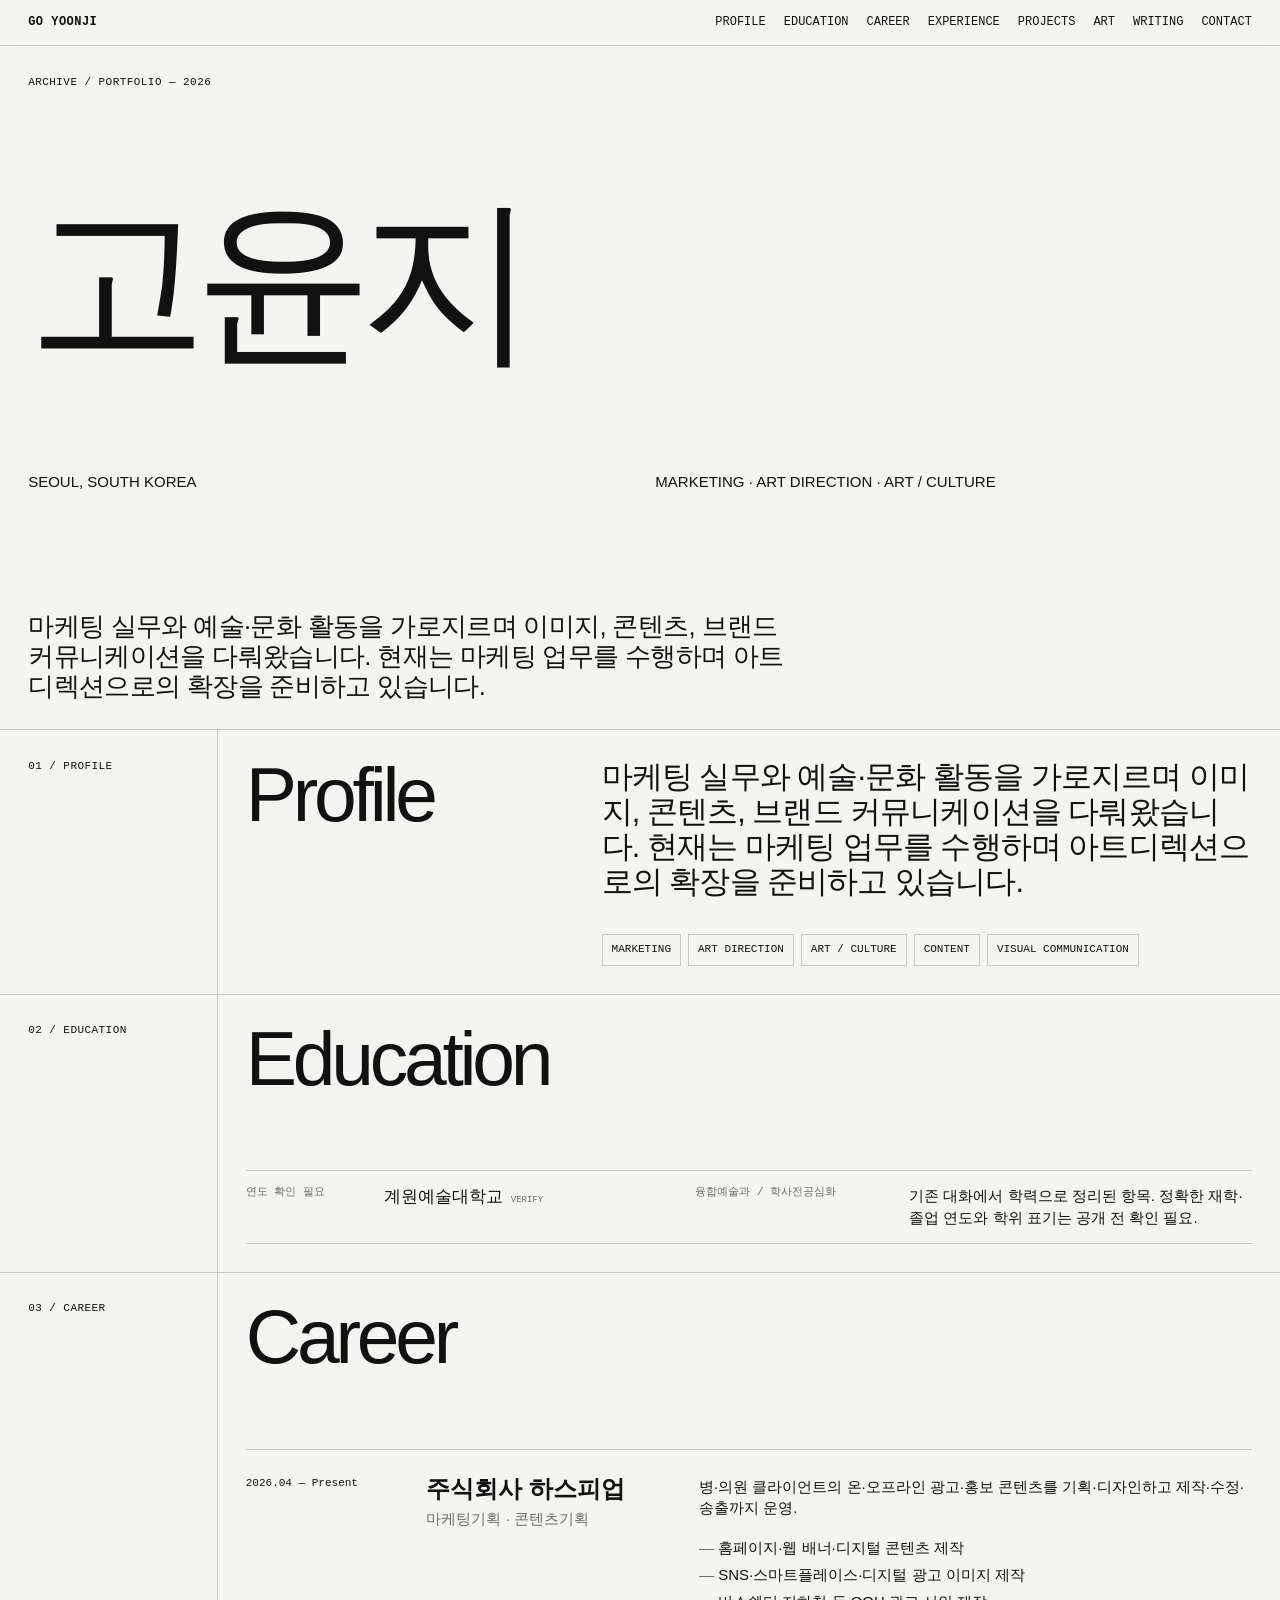
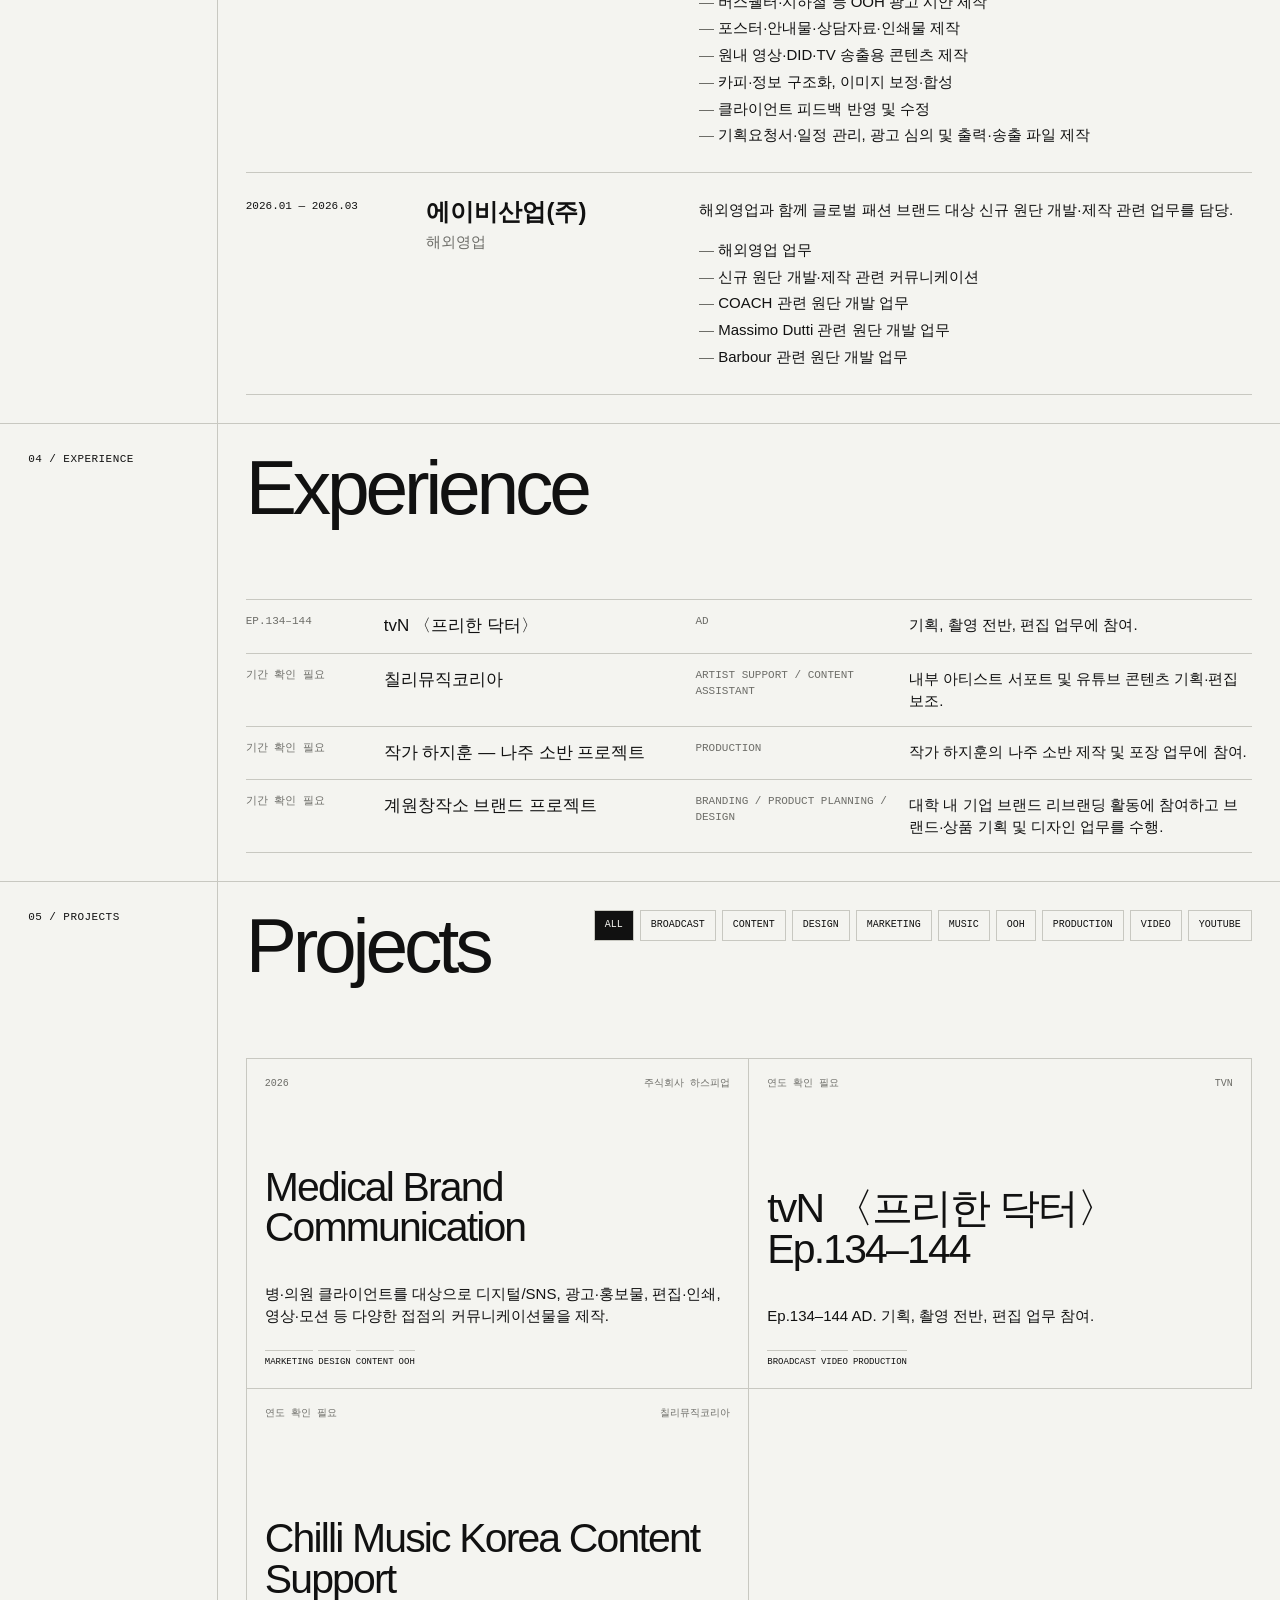
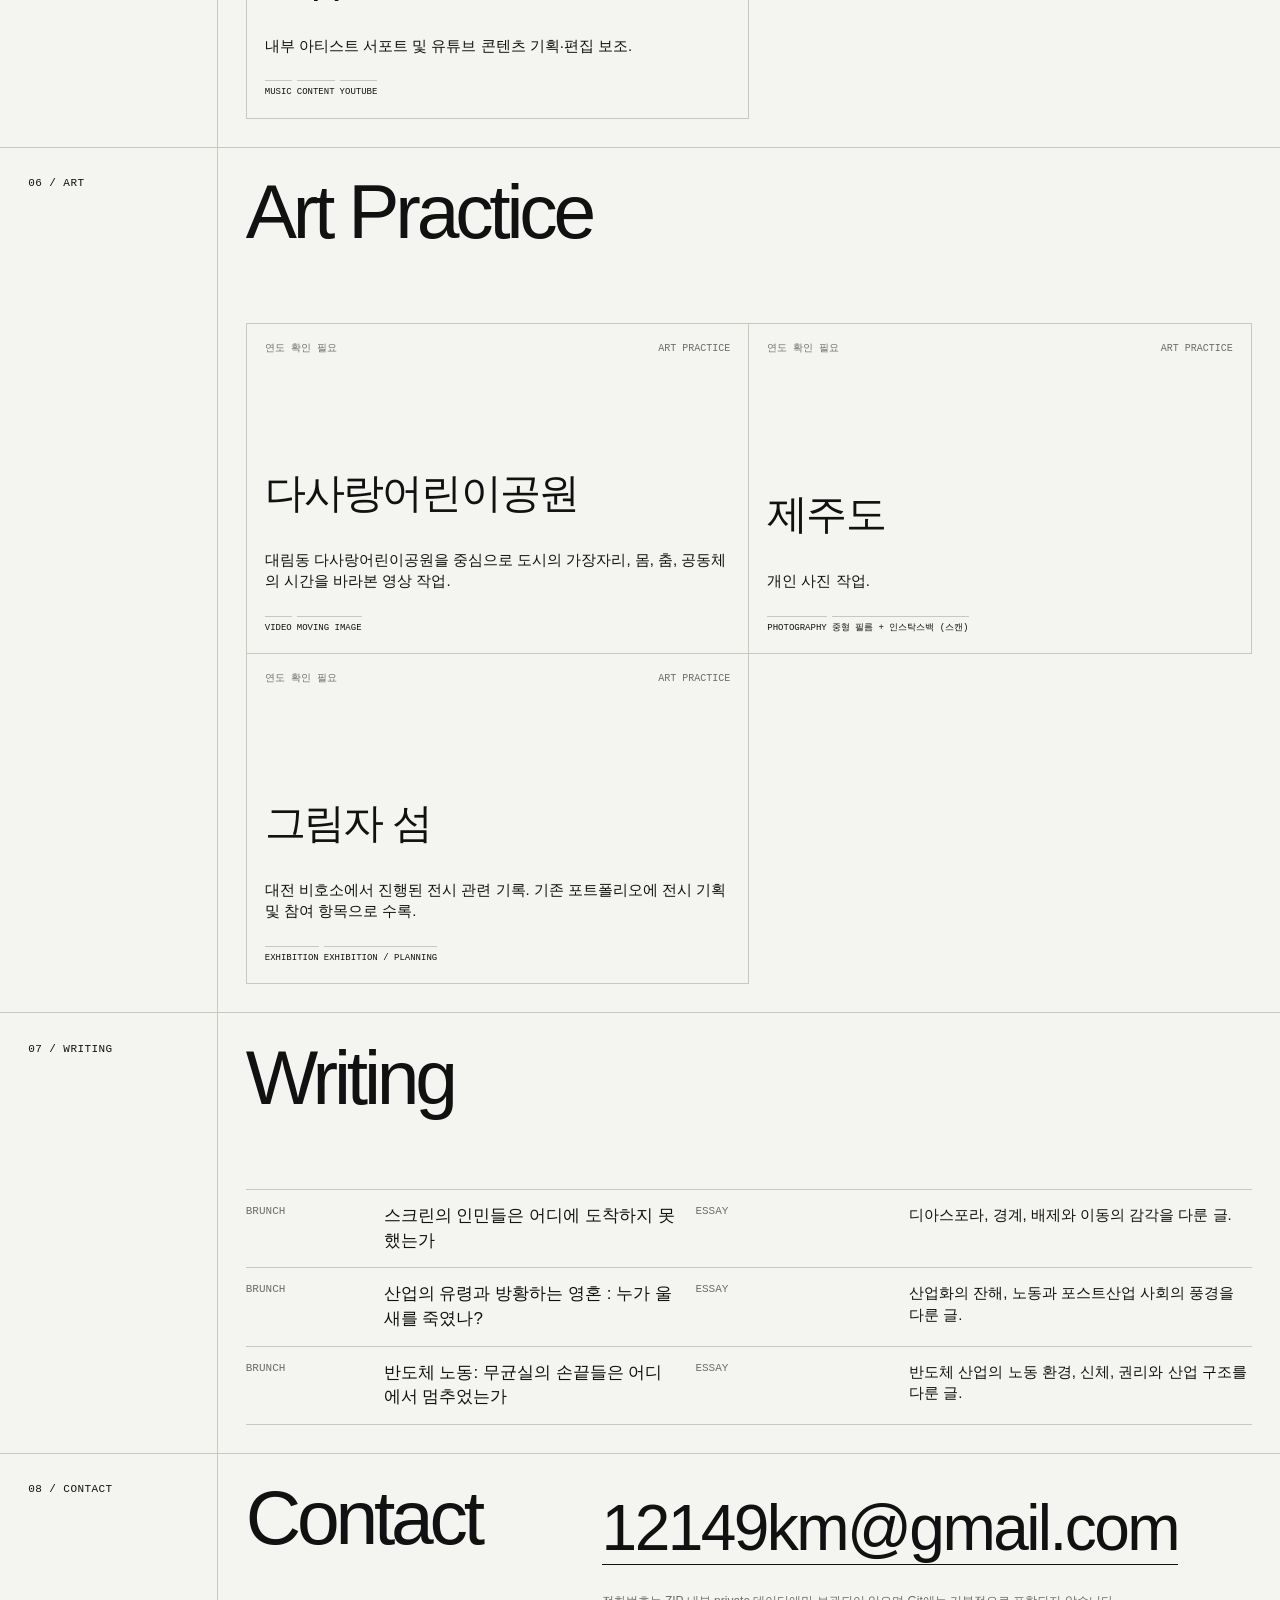
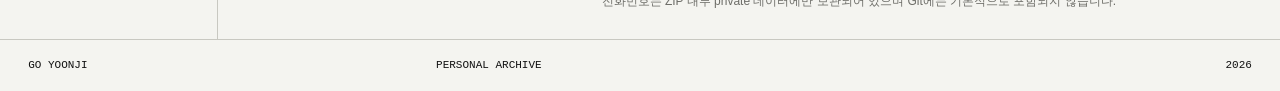
==== commit a305d81d: "Add portfolio site runtime" ====
--- a/index.html
+++ b/index.html
@@ -1,389 +1,127 @@
-<!DOCTYPE html>
+<!doctype html>
 <html lang="ko">
 <head>
-  <meta charset="UTF-8" />
-  <meta name="viewport" content="width=device-width, initial-scale=1.0" />
-  <title>AKI — Archive Webzine</title>
-  <meta name="description" content="AKI는 질문이 쌓이는 아카이브 웹진입니다." />
-  <link rel="stylesheet" href="styles.css" />
-  <link rel="preconnect" href="https://fonts.googleapis.com" />
-  <link rel="preconnect" href="https://fonts.gstatic.com" crossorigin />
-  <link href="https://fonts.googleapis.com/css2?family=Playfair+Display:ital,wght@0,400;0,700;1,400&family=DM+Mono:wght@300;400&family=Noto+Serif+KR:wght@300;400;700&display=swap" rel="stylesheet" />
+  <meta charset="utf-8">
+  <meta name="viewport" content="width=device-width, initial-scale=1">
+  <title>고윤지 — Archive / Portfolio</title>
+  <meta name="description" content="고윤지의 마케팅, 아트디렉션, 예술·문화 활동을 기록하는 개인 아카이브.">
+  <meta property="og:title" content="고윤지 — Archive / Portfolio">
+  <meta property="og:description" content="Marketing · Art Direction · Art / Culture">
+  <meta property="og:type" content="website">
+  <meta name="twitter:card" content="summary_large_image">
+  <link rel="icon" href="assets/favicon.svg" type="image/svg+xml">
+  <link rel="stylesheet" href="css/reset.css">
+  <link rel="stylesheet" href="css/variables.css">
+  <link rel="stylesheet" href="css/layout.css">
+  <link rel="stylesheet" href="css/components.css">
+  <link rel="stylesheet" href="css/style.css">
+  <script defer src="js/main.js"></script>
 </head>
 <body>
-
-  <!-- ░░ HEADER ░░ -->
   <header class="site-header">
-    <div class="header-inner">
-      <div class="header-left">
-        <span class="header-label">VOL.1 — 2026</span>
-      </div>
-      <a href="index.html" class="logo" aria-label="AKI Home">AKI</a>
-      <nav class="header-right" aria-label="Main Navigation">
-        <a href="#issues">ISSUES</a>
-        <a href="#articles">TEXT</a>
-        <a href="people.html">PEOPLE</a>
-        <a href="archive.html">ARCHIVE</a>
-        <button class="search-btn" aria-label="Search" onclick="toggleSearch()">↗</button>
-      </nav>
-    </div>
-    <!-- Search Overlay -->
-    <div class="search-overlay" id="searchOverlay">
-      <input type="text" id="searchInput" placeholder="검색어를 입력하세요 — enter to search" onkeyup="handleSearch(event)" />
-      <button onclick="toggleSearch()" class="search-close">✕</button>
-    </div>
+    <a class="brand" href="#top" aria-label="홈">GO YOONJI</a>
+    <button class="menu-toggle" aria-expanded="false" aria-controls="site-nav">MENU</button>
+    <nav id="site-nav" class="site-nav" aria-label="주요 메뉴">
+      <a href="#profile">Profile</a>
+      <a href="#education">Education</a>
+      <a href="#career">Career</a>
+      <a href="#experience">Experience</a>
+      <a href="#projects">Projects</a>
+      <a href="#art">Art</a>
+      <a href="#writing">Writing</a>
+      <a href="#contact">Contact</a>
+    </nav>
   </header>
 
-  <main>
-
-    <!-- ░░ HERO — CURRENT ISSUE ░░ -->
-    <section class="hero" aria-label="Current Issue">
-      <div class="hero-inner">
-        <div class="issue-meta">
-          <span class="issue-number">ISSUE 01</span>
-          <span class="issue-divider">—</span>
-          <span class="issue-date">SPRING 2026</span>
-        </div>
-        <div class="issue-prompt">
-          <p class="prompt-label">THIS ISSUE ASKS</p>
-          <h1 class="main-question">
-            우리는 왜 계속<br />
-            <em>다음 것</em>을 원하는가?
-          </h1>
-          <p class="prompt-sub">Why do we keep wanting the next thing?</p>
-        </div>
-        <div class="hero-cta">
-          <a href="#featured" class="cta-link">이번 호 읽기 →</a>
-          <a href="archive.html" class="cta-link cta-secondary">지난 호 보기</a>
-        </div>
+  <main id="top">
+    <section class="hero">
+      <div class="hero-index">ARCHIVE / PORTFOLIO — 2026</div>
+      <h1 id="hero-name">고윤지</h1>
+      <div class="hero-meta">
+        <p id="hero-location">Seoul, South Korea</p>
+        <p id="hero-headline">Marketing · Art Direction · Art / Culture</p>
       </div>
-      <div class="hero-index">
-        <ul class="hero-index-list">
-          <li><span>01</span> Prompt</li>
-          <li><span>02</span> Text</li>
-          <li><span>03</span> People</li>
-          <li><span>04</span> Archive</li>
-        </ul>
-      </div>
+      <p id="hero-bio" class="hero-bio"></p>
     </section>
 
-    <!-- ░░ PROMPT SECTION ░░ -->
-    <section class="section prompt-section" id="issues">
-      <div class="section-header">
-        <span class="section-label">PROMPT</span>
-        <span class="section-line"></span>
-      </div>
-      <div class="prompt-block">
-        <blockquote class="prompt-quote">
-          "우리는 계속해서 새로운 것을 욕망하도록 설계된 시스템 안에 살고 있다.<br />
-          이번 호 AKI는 그 욕망의 구조를 들여다본다."
-        </blockquote>
-        <p class="prompt-desc">
-          패션, 문화, 기술, 도시 — 어디에서나 우리는 '다음'을 향한 움직임을 목격한다.
-          AKI ISSUE 01은 이 동시대적 욕망의 지형도를 그린다.
-        </p>
-        <div class="prompt-tags">
-          <a href="tag.html?tag=욕망" class="tag">욕망</a>
-          <a href="tag.html?tag=소비" class="tag">소비</a>
-          <a href="tag.html?tag=트렌드" class="tag">트렌드</a>
-          <a href="tag.html?tag=동시대성" class="tag">동시대성</a>
+    <section id="profile" class="section">
+      <div class="section-label">01 / PROFILE</div>
+      <div class="section-body two-col">
+        <h2>Profile</h2>
+        <div>
+          <p id="profile-bio" class="lead"></p>
+          <div id="profile-fields" class="tag-list"></div>
         </div>
       </div>
     </section>
 
-    <!-- ░░ FEATURED ARTICLES ░░ -->
-    <section class="section featured-section" id="featured">
-      <div class="section-header">
-        <span class="section-label">TEXT — FEATURED</span>
-        <span class="section-line"></span>
-      </div>
-      <div class="featured-grid">
-
-        <!-- Featured Card 1 (Large) -->
-        <article class="article-card article-card--large">
-          <div class="card-cover">
-            <img src="assets/images/cover-placeholder.jpg" alt="Article Cover" onerror="this.style.display='none'" />
-            <div class="card-cover-bg" style="background: var(--green-dark);"></div>
-          </div>
-          <div class="card-body">
-            <div class="card-meta">
-              <span class="card-category">FASHION</span>
-              <span class="card-date">2026.03.15</span>
-            </div>
-            <h2 class="card-title">
-              <a href="articles/article-001.html">폐기와 갱신 사이: 2026 패스트패션의 윤리적 전환점</a>
-            </h2>
-            <p class="card-summary">
-              패스트패션은 죽었는가? 아니면 더 교묘해졌는가. 지속가능성이라는 언어 뒤에 숨은 산업의 새로운 논리를 추적한다.
-            </p>
-            <div class="card-footer">
-              <span class="card-author">by Kim Soyeon</span>
-              <div class="card-tags">
-                <a href="tag.html?tag=fashion" class="tag tag--small">fashion</a>
-                <a href="tag.html?tag=sustainability" class="tag tag--small">sustainability</a>
-              </div>
-            </div>
-          </div>
-        </article>
-
-        <!-- Featured Card 2 -->
-        <article class="article-card">
-          <div class="card-body">
-            <div class="card-meta">
-              <span class="card-category">CULTURE</span>
-              <span class="card-date">2026.03.10</span>
-            </div>
-            <h2 class="card-title">
-              <a href="articles/article-002.html">서울의 골목이 사라지는 속도</a>
-            </h2>
-            <p class="card-summary">
-              재개발의 속도가 도시 기억을 지우는 방식에 대하여. 골목의 상실은 곧 서사의 상실이다.
-            </p>
-            <div class="card-footer">
-              <span class="card-author">by Park Junho</span>
-              <div class="card-tags">
-                <a href="tag.html?tag=culture" class="tag tag--small">culture</a>
-                <a href="tag.html?tag=urbanism" class="tag tag--small">urbanism</a>
-              </div>
-            </div>
-          </div>
-        </article>
-
-        <!-- Featured Card 3 -->
-        <article class="article-card">
-          <div class="card-body">
-            <div class="card-meta">
-              <span class="card-category">ART</span>
-              <span class="card-date">2026.03.05</span>
-            </div>
-            <h2 class="card-title">
-              <a href="articles/article-003.html">전시장 밖의 미술: 팝업과 거리 사이</a>
-            </h2>
-            <p class="card-summary">
-              화이트큐브를 벗어난 예술은 어디에서 숨쉬는가. 2026년 서울의 비정형 전시 공간을 탐색한다.
-            </p>
-            <div class="card-footer">
-              <span class="card-author">by Lee Minjung</span>
-              <div class="card-tags">
-                <a href="tag.html?tag=art" class="tag tag--small">art</a>
-                <a href="tag.html?tag=exhibition" class="tag tag--small">exhibition</a>
-              </div>
-            </div>
-          </div>
-        </article>
-
+    <section id="education" class="section">
+      <div class="section-label">02 / EDUCATION</div>
+      <div class="section-body">
+        <h2>Education</h2>
+        <div id="education-list" class="index-list"></div>
       </div>
     </section>
 
-    <!-- ░░ LATEST ARTICLES LIST ░░ -->
-    <section class="section latest-section" id="articles">
-      <div class="section-header">
-        <span class="section-label">TEXT — LATEST</span>
-        <span class="section-line"></span>
-        <a href="articles.html" class="section-more">전체 보기 →</a>
-      </div>
-      <ul class="article-list" id="articleList">
-        <!-- JS로 동적 로드 또는 정적 기입 -->
-        <li class="article-list-item">
-          <div class="ali-left">
-            <span class="ali-num">04</span>
-            <div class="ali-info">
-              <span class="ali-category">BRAND</span>
-              <a href="articles/article-004.html" class="ali-title">아이덴티티를 파는 브랜드들: 로고 이후의 세계</a>
-            </div>
-          </div>
-          <div class="ali-right">
-            <div class="ali-tags">
-              <a href="tag.html?tag=brand" class="tag tag--small">brand</a>
-            </div>
-            <span class="ali-date">2026.03</span>
-          </div>
-        </li>
-        <li class="article-list-item">
-          <div class="ali-left">
-            <span class="ali-num">05</span>
-            <div class="ali-info">
-              <span class="ali-category">STREET</span>
-              <a href="articles/article-005.html" class="ali-title">스트릿컬처는 어떻게 럭셔리가 되었나</a>
-            </div>
-          </div>
-          <div class="ali-right">
-            <div class="ali-tags">
-              <a href="tag.html?tag=street" class="tag tag--small">street</a>
-            </div>
-            <span class="ali-date">2026.03</span>
-          </div>
-        </li>
-        <li class="article-list-item">
-          <div class="ali-left">
-            <span class="ali-num">06</span>
-            <div class="ali-info">
-              <span class="ali-category">CULTURE</span>
-              <a href="articles/article-006.html" class="ali-title">Y2K는 끝났다: 그 다음 시대의 미감</a>
-            </div>
-          </div>
-          <div class="ali-right">
-            <div class="ali-tags">
-              <a href="tag.html?tag=trend" class="tag tag--small">trend</a>
-            </div>
-            <span class="ali-date">2026.02</span>
-          </div>
-        </li>
-        <li class="article-list-item">
-          <div class="ali-left">
-            <span class="ali-num">07</span>
-            <div class="ali-info">
-              <span class="ali-category">ART</span>
-              <a href="articles/article-007.html" class="ali-title">디지털 원주민의 감각: AI 세대 작가들이 그리는 세계</a>
-            </div>
-          </div>
-          <div class="ali-right">
-            <div class="ali-tags">
-              <a href="tag.html?tag=digital" class="tag tag--small">digital</a>
-            </div>
-            <span class="ali-date">2026.02</span>
-          </div>
-        </li>
-        <li class="article-list-item">
-          <div class="ali-left">
-            <span class="ali-num">08</span>
-            <div class="ali-info">
-              <span class="ali-category">FASHION</span>
-              <a href="articles/article-008.html" class="ali-title">쇼룸 없는 브랜드: 온라인 패션 하우스의 부상</a>
-            </div>
-          </div>
-          <div class="ali-right">
-            <div class="ali-tags">
-              <a href="tag.html?tag=fashion" class="tag tag--small">fashion</a>
-            </div>
-            <span class="ali-date">2026.02</span>
-          </div>
-        </li>
-      </ul>
-    </section>
-
-    <!-- ░░ PEOPLE PREVIEW ░░ -->
-    <section class="section people-section">
-      <div class="section-header">
-        <span class="section-label">PEOPLE</span>
-        <span class="section-line"></span>
-        <a href="people.html" class="section-more">전체 보기 →</a>
-      </div>
-      <div class="people-grid">
-        <a href="people/person-001.html" class="person-card">
-          <div class="person-avatar">
-            <img src="assets/images/person-placeholder.jpg" alt="Person" onerror="this.onerror=null; this.src=''" />
-            <div class="person-avatar-fallback">KS</div>
-          </div>
-          <div class="person-info">
-            <span class="person-name">Kim Soyeon</span>
-            <span class="person-role">Fashion Writer</span>
-          </div>
-        </a>
-        <a href="people/person-002.html" class="person-card">
-          <div class="person-avatar">
-            <div class="person-avatar-fallback">PJ</div>
-          </div>
-          <div class="person-info">
-            <span class="person-name">Park Junho</span>
-            <span class="person-role">Urban Critic</span>
-          </div>
-        </a>
-        <a href="people/person-003.html" class="person-card">
-          <div class="person-avatar">
-            <div class="person-avatar-fallback">LM</div>
-          </div>
-          <div class="person-info">
-            <span class="person-name">Lee Minjung</span>
-            <span class="person-role">Art Director</span>
-          </div>
-        </a>
+    <section id="career" class="section">
+      <div class="section-label">03 / CAREER</div>
+      <div class="section-body">
+        <h2>Career</h2>
+        <div id="career-list" class="stack-list"></div>
       </div>
     </section>
 
-    <!-- ░░ TAG EXPLORER ░░ -->
-    <section class="section tag-section">
-      <div class="section-header">
-        <span class="section-label">EXPLORE BY TAG</span>
-        <span class="section-line"></span>
-      </div>
-      <div class="tag-cloud" id="tagCloud">
-        <!-- JS로 tags.json에서 로드 -->
-        <a href="tag.html?tag=fashion" class="tag tag--lg">fashion</a>
-        <a href="tag.html?tag=culture" class="tag tag--lg">culture</a>
-        <a href="tag.html?tag=art" class="tag tag--lg">art</a>
-        <a href="tag.html?tag=exhibition" class="tag tag--lg">exhibition</a>
-        <a href="tag.html?tag=brand" class="tag tag--lg">brand</a>
-        <a href="tag.html?tag=street" class="tag tag--lg">street culture</a>
-        <a href="tag.html?tag=sustainability" class="tag tag--lg">sustainability</a>
-        <a href="tag.html?tag=urbanism" class="tag tag--lg">urbanism</a>
-        <a href="tag.html?tag=digital" class="tag tag--lg">digital</a>
-        <a href="tag.html?tag=trend" class="tag tag--lg">trend</a>
-        <a href="tag.html?tag=욕망" class="tag tag--lg">욕망</a>
-        <a href="tag.html?tag=동시대성" class="tag tag--lg">동시대성</a>
+    <section id="experience" class="section">
+      <div class="section-label">04 / EXPERIENCE</div>
+      <div class="section-body">
+        <h2>Experience</h2>
+        <div id="experience-list" class="index-list"></div>
       </div>
     </section>
 
-    <!-- ░░ ARCHIVE PREVIEW ░░ -->
-    <section class="section archive-section">
-      <div class="section-header">
-        <span class="section-label">ARCHIVE</span>
-        <span class="section-line"></span>
-        <a href="archive.html" class="section-more">전체 보기 →</a>
+    <section id="projects" class="section">
+      <div class="section-label">05 / PROJECTS</div>
+      <div class="section-body">
+        <div class="section-heading-row">
+          <h2>Projects</h2>
+          <div id="project-filters" class="filters" aria-label="프로젝트 필터"></div>
+        </div>
+        <div id="projects-list" class="project-grid"></div>
       </div>
-      <ul class="archive-list">
-        <li class="archive-item">
-          <span class="archive-icon">PDF</span>
-          <div class="archive-info">
-            <a href="archive/pdf/aki-issue01-reading-list.pdf" class="archive-title">ISSUE 01 Reading List</a>
-            <span class="archive-meta">2026.03 — 참고문헌 모음</span>
-          </div>
-          <a href="archive/pdf/aki-issue01-reading-list.pdf" class="archive-dl" download>↓</a>
-        </li>
-        <li class="archive-item">
-          <span class="archive-icon">IMG</span>
-          <div class="archive-info">
-            <a href="archive/images/" class="archive-title">ISSUE 01 Image Archive</a>
-            <span class="archive-meta">2026.03 — 에디토리얼 이미지</span>
-          </div>
-          <a href="archive/images/" class="archive-dl">→</a>
-        </li>
-        <li class="archive-item">
-          <span class="archive-icon">REF</span>
-          <div class="archive-info">
-            <a href="#" class="archive-title">관련 링크 모음 — 욕망과 소비의 지형도</a>
-            <span class="archive-meta">2026.03 — 외부 링크</span>
-          </div>
-          <a href="#" class="archive-dl">→</a>
-        </li>
-      </ul>
     </section>
 
+    <section id="art" class="section">
+      <div class="section-label">06 / ART</div>
+      <div class="section-body">
+        <h2>Art Practice</h2>
+        <div id="art-list" class="project-grid"></div>
+      </div>
+    </section>
+
+    <section id="writing" class="section">
+      <div class="section-label">07 / WRITING</div>
+      <div class="section-body">
+        <h2>Writing</h2>
+        <div id="writing-list" class="index-list"></div>
+      </div>
+    </section>
+
+    <section id="contact" class="section contact-section">
+      <div class="section-label">08 / CONTACT</div>
+      <div class="section-body two-col">
+        <h2>Contact</h2>
+        <div>
+          <a id="contact-email" class="contact-link" href="#">Email</a>
+          <p class="muted">전화번호는 ZIP 내부 private 데이터에만 보관되어 있으며 Git에는 기본적으로 포함되지 않습니다.</p>
+        </div>
+      </div>
+    </section>
   </main>
 
-  <!-- ░░ FOOTER ░░ -->
   <footer class="site-footer">
-    <div class="footer-inner">
-      <div class="footer-top">
-        <div class="footer-brand">
-          <span class="footer-logo">AKI</span>
-          <p class="footer-tagline">쌓이는 진 — Archive Webzine</p>
-        </div>
-        <nav class="footer-nav" aria-label="Footer Navigation">
-          <a href="index.html">Home</a>
-          <a href="articles.html">Text</a>
-          <a href="people.html">People</a>
-          <a href="archive.html">Archive</a>
-          <a href="about.html">About</a>
-        </nav>
-      </div>
-      <div class="footer-bottom">
-        <span class="footer-copy">© 2026 AKI. All rights reserved.</span>
-        <span class="footer-issue">ISSUE 01 — SPRING 2026</span>
-      </div>
-    </div>
+    <span>GO YOONJI</span>
+    <span>PERSONAL ARCHIVE</span>
+    <span id="footer-year"></span>
   </footer>
-
-  <script src="script.js"></script>
 </body>
 </html>
--- a/css/variables.css
+++ b/css/variables.css
@@ -0,0 +1,12 @@
+:root{
+  --bg:#f4f4f0;
+  --text:#111;
+  --muted:#6d6d68;
+  --line:#c8c8c1;
+  --panel:#ecece6;
+  --font-sans:Arial, Helvetica, "Apple SD Gothic Neo", "Noto Sans KR", sans-serif;
+  --font-mono:"SFMono-Regular", Consolas, "Liberation Mono", monospace;
+  --pad:clamp(16px,2.2vw,36px);
+  --gap:clamp(18px,2.4vw,40px);
+  --max:1900px;
+}
--- a/css/layout.css
+++ b/css/layout.css
@@ -0,0 +1,11 @@
+body{background:var(--bg);color:var(--text);font-family:var(--font-sans);font-size:15px;line-height:1.45}
+.site-header{position:sticky;top:0;z-index:20;display:grid;grid-template-columns:1fr auto;align-items:center;padding:14px var(--pad);border-bottom:1px solid var(--line);background:rgba(244,244,240,.94);backdrop-filter:blur(8px)}
+.site-nav{display:flex;gap:18px;font-family:var(--font-mono);font-size:12px;text-transform:uppercase}.menu-toggle{display:none}
+main,.site-footer{max-width:var(--max);margin:0 auto}.hero{min-height:76vh;display:grid;align-content:space-between;padding:var(--pad);border-bottom:1px solid var(--line)}
+.hero h1{font-size:clamp(72px,14vw,260px);line-height:.8;letter-spacing:-.075em;font-weight:500}.hero-index,.section-label{font-family:var(--font-mono);font-size:11px;letter-spacing:.04em}
+.hero-meta{display:grid;grid-template-columns:1fr 1fr;gap:var(--gap);text-transform:uppercase}.hero-bio{max-width:760px;font-size:clamp(20px,2vw,34px);line-height:1.18;letter-spacing:-.025em}
+.section{display:grid;grid-template-columns:minmax(120px,17%) 1fr;border-bottom:1px solid var(--line)}.section-label{padding:var(--pad);border-right:1px solid var(--line)}
+.section-body{padding:var(--pad);min-width:0}.section-body>h2,.section-heading-row h2{font-size:clamp(42px,6vw,100px);line-height:.92;letter-spacing:-.055em;font-weight:500;margin-bottom:clamp(40px,6vw,90px)}
+.two-col{display:grid;grid-template-columns:minmax(220px,.75fr) 1.5fr;gap:var(--gap)}.two-col>h2{margin:0}
+.site-footer{display:grid;grid-template-columns:1fr 1fr 1fr;padding:18px var(--pad);font-family:var(--font-mono);font-size:11px;text-transform:uppercase}.site-footer span:last-child{text-align:right}
+@media(max-width:850px){.site-header{grid-template-columns:1fr auto}.menu-toggle{display:block;font-family:var(--font-mono);font-size:12px}.site-nav{display:none;position:absolute;left:0;right:0;top:100%;padding:20px var(--pad);background:var(--bg);border-bottom:1px solid var(--line);flex-direction:column}.site-nav.open{display:flex}.hero{min-height:68vh}.hero-meta{grid-template-columns:1fr}.section{grid-template-columns:1fr}.section-label{border-right:0;border-bottom:1px solid var(--line);padding-bottom:12px}.two-col{grid-template-columns:1fr}.two-col>h2{margin-bottom:34px}.site-footer{grid-template-columns:1fr auto}.site-footer span:nth-child(2){display:none}}
--- a/css/components.css
+++ b/css/components.css
@@ -0,0 +1,8 @@
+.brand{font-family:var(--font-mono);font-size:12px;font-weight:700;letter-spacing:.04em}.site-nav a,.index-row a{position:relative}.site-nav a:after,.index-row a:after{content:"";position:absolute;left:0;right:100%;bottom:-2px;height:1px;background:currentColor;transition:right .2s}.site-nav a:hover:after,.index-row a:hover:after{right:0}
+.lead{font-size:clamp(22px,2.4vw,40px);line-height:1.15;letter-spacing:-.03em;max-width:950px}.tag-list{display:flex;flex-wrap:wrap;gap:7px;margin-top:34px}.tag{border:1px solid var(--line);padding:7px 9px;font-family:var(--font-mono);font-size:11px;text-transform:uppercase}
+.index-list{border-top:1px solid var(--line)}.index-row{display:grid;grid-template-columns:120px minmax(180px,1.2fr) minmax(120px,.8fr) 1.4fr;gap:18px;padding:14px 0;border-bottom:1px solid var(--line);align-items:start}.index-row .meta{font-family:var(--font-mono);font-size:11px;text-transform:uppercase;color:var(--muted)}.index-row .title{font-size:17px}
+.stack-list{border-top:1px solid var(--line)}.career-item{display:grid;grid-template-columns:150px minmax(190px,.7fr) 1.6fr;gap:var(--gap);padding:26px 0;border-bottom:1px solid var(--line)}.career-period{font-family:var(--font-mono);font-size:11px}.career-title h3{font-size:24px;line-height:1.05}.career-title p{margin-top:7px;color:var(--muted)}.career-content p{max-width:760px}.career-content ul{margin-top:18px;display:grid;gap:5px}.career-content li:before{content:"— ";color:var(--muted)}
+.section-heading-row{display:flex;justify-content:space-between;align-items:flex-start;gap:20px}.filters{display:flex;flex-wrap:wrap;gap:6px;justify-content:flex-end}.filter-btn{border:1px solid var(--line);padding:7px 10px;font-family:var(--font-mono);font-size:10px;text-transform:uppercase;cursor:pointer}.filter-btn.active{background:var(--text);color:var(--bg)}
+.project-grid{display:grid;grid-template-columns:repeat(2,minmax(0,1fr));border-top:1px solid var(--line);border-left:1px solid var(--line)}.project-card{min-height:330px;padding:18px;border-right:1px solid var(--line);border-bottom:1px solid var(--line);display:flex;flex-direction:column;justify-content:space-between;transition:background .18s}.project-card:hover{background:var(--panel)}.card-meta{display:flex;justify-content:space-between;gap:12px;font-family:var(--font-mono);font-size:10px;text-transform:uppercase;color:var(--muted)}.project-card h3{font-size:clamp(28px,3.2vw,58px);line-height:.98;letter-spacing:-.045em;font-weight:500;margin:36px 0}.project-card p{max-width:600px}.card-tags{display:flex;flex-wrap:wrap;gap:5px;margin-top:24px}.card-tags span{font-family:var(--font-mono);font-size:9px;text-transform:uppercase;border-top:1px solid var(--line);padding-top:5px}.muted{color:var(--muted);font-size:12px;margin-top:18px}.contact-link{font-size:clamp(34px,5vw,80px);letter-spacing:-.04em;border-bottom:1px solid currentColor}
+.unverified{font-family:var(--font-mono);font-size:9px;text-transform:uppercase;color:var(--muted);margin-left:8px}
+@media(max-width:850px){.index-row{grid-template-columns:80px 1fr}.index-row>*:nth-child(3),.index-row>*:nth-child(4){grid-column:2}.career-item{grid-template-columns:1fr}.career-period{margin-bottom:-18px}.section-heading-row{display:block}.filters{justify-content:flex-start;margin:-30px 0 26px}.project-grid{grid-template-columns:1fr}.project-card{min-height:260px}}
--- a/css/style.css
+++ b/css/style.css
@@ -0,0 +1 @@
+::selection{background:#111;color:#f4f4f0}a:focus-visible,button:focus-visible{outline:2px solid currentColor;outline-offset:4px}
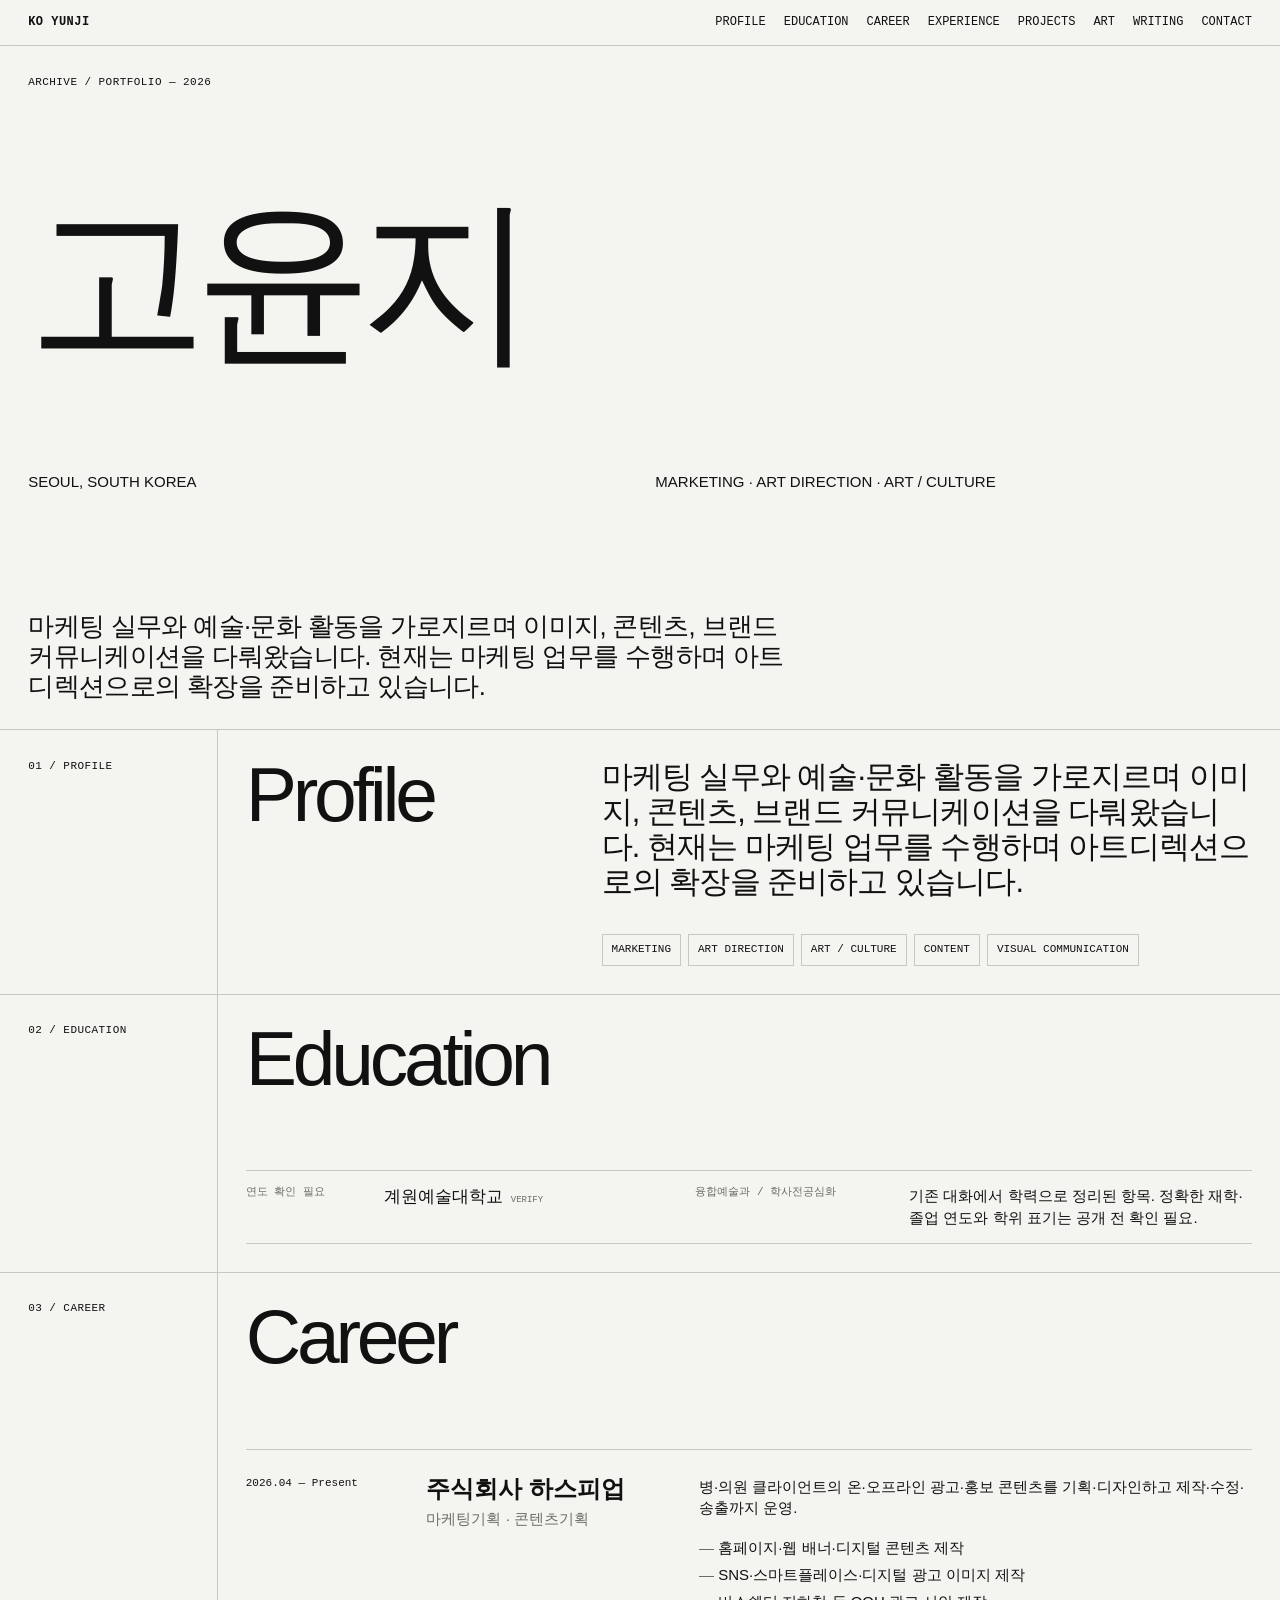
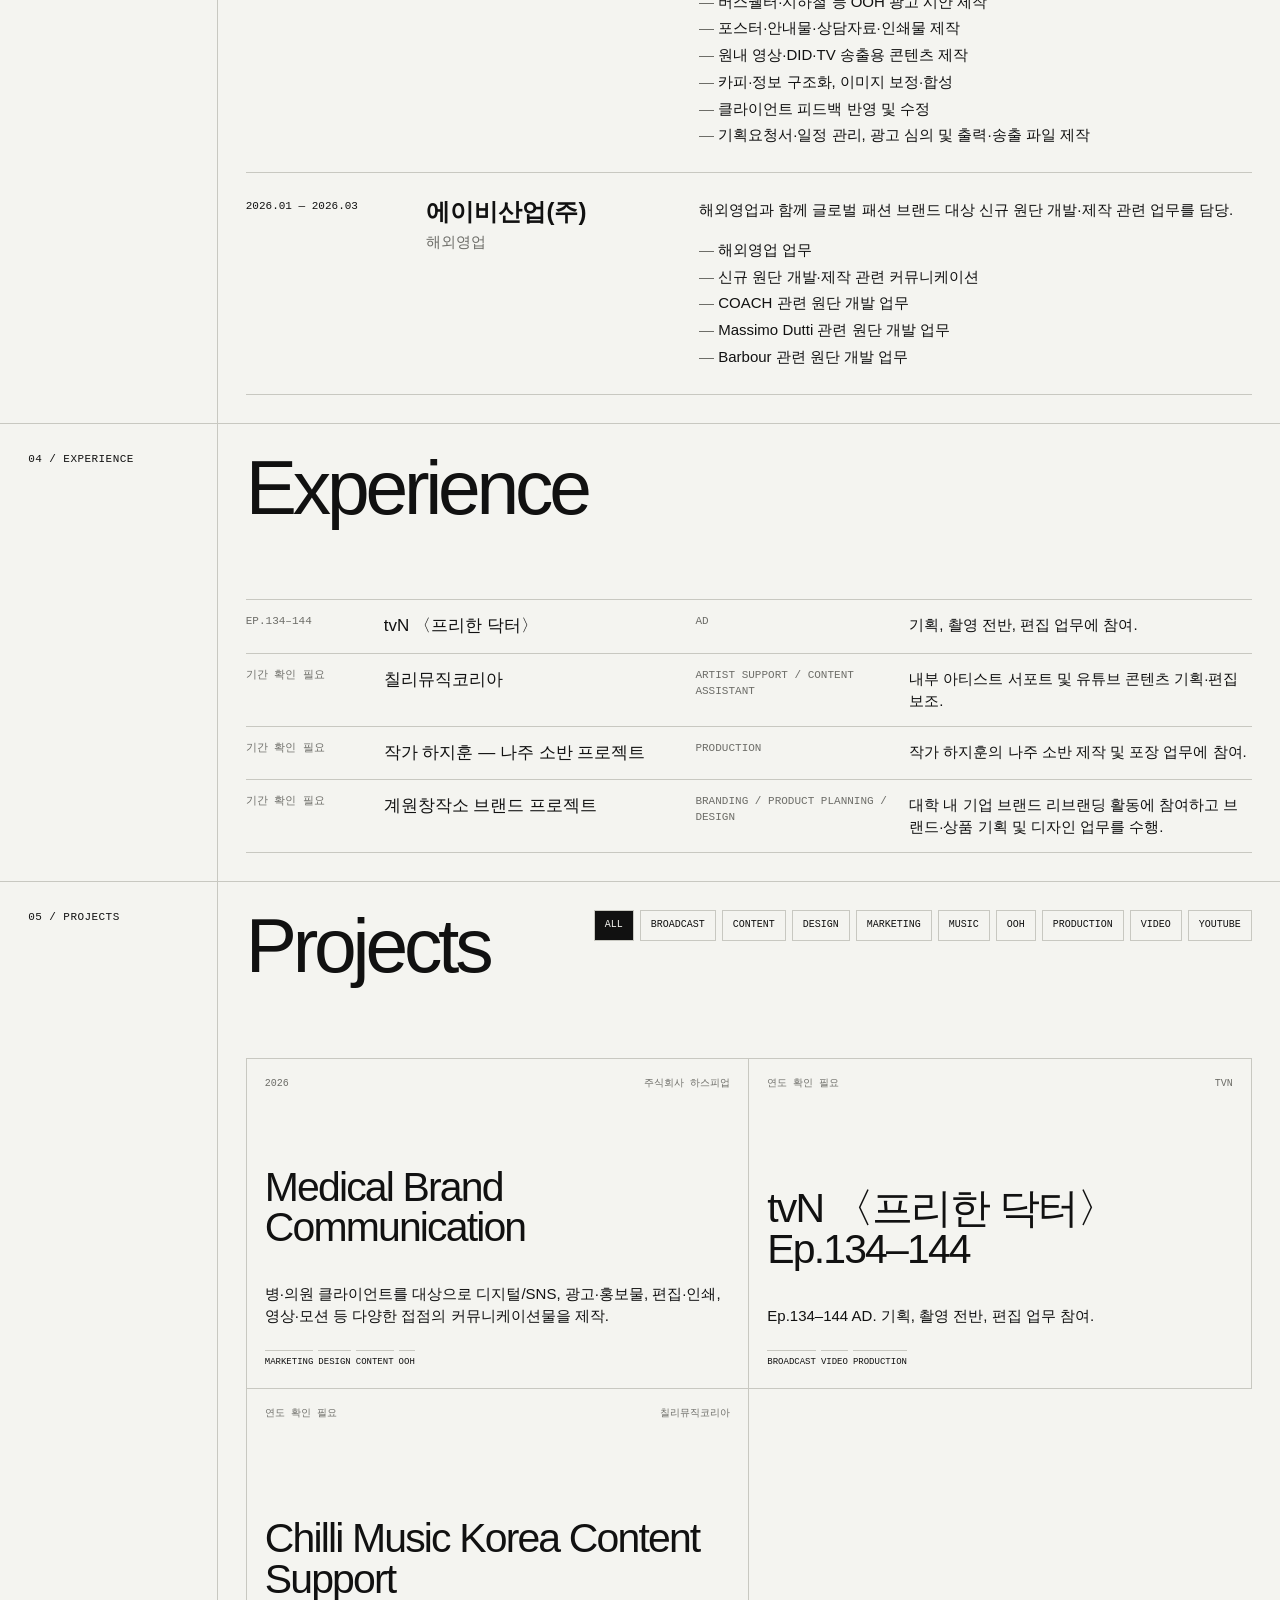
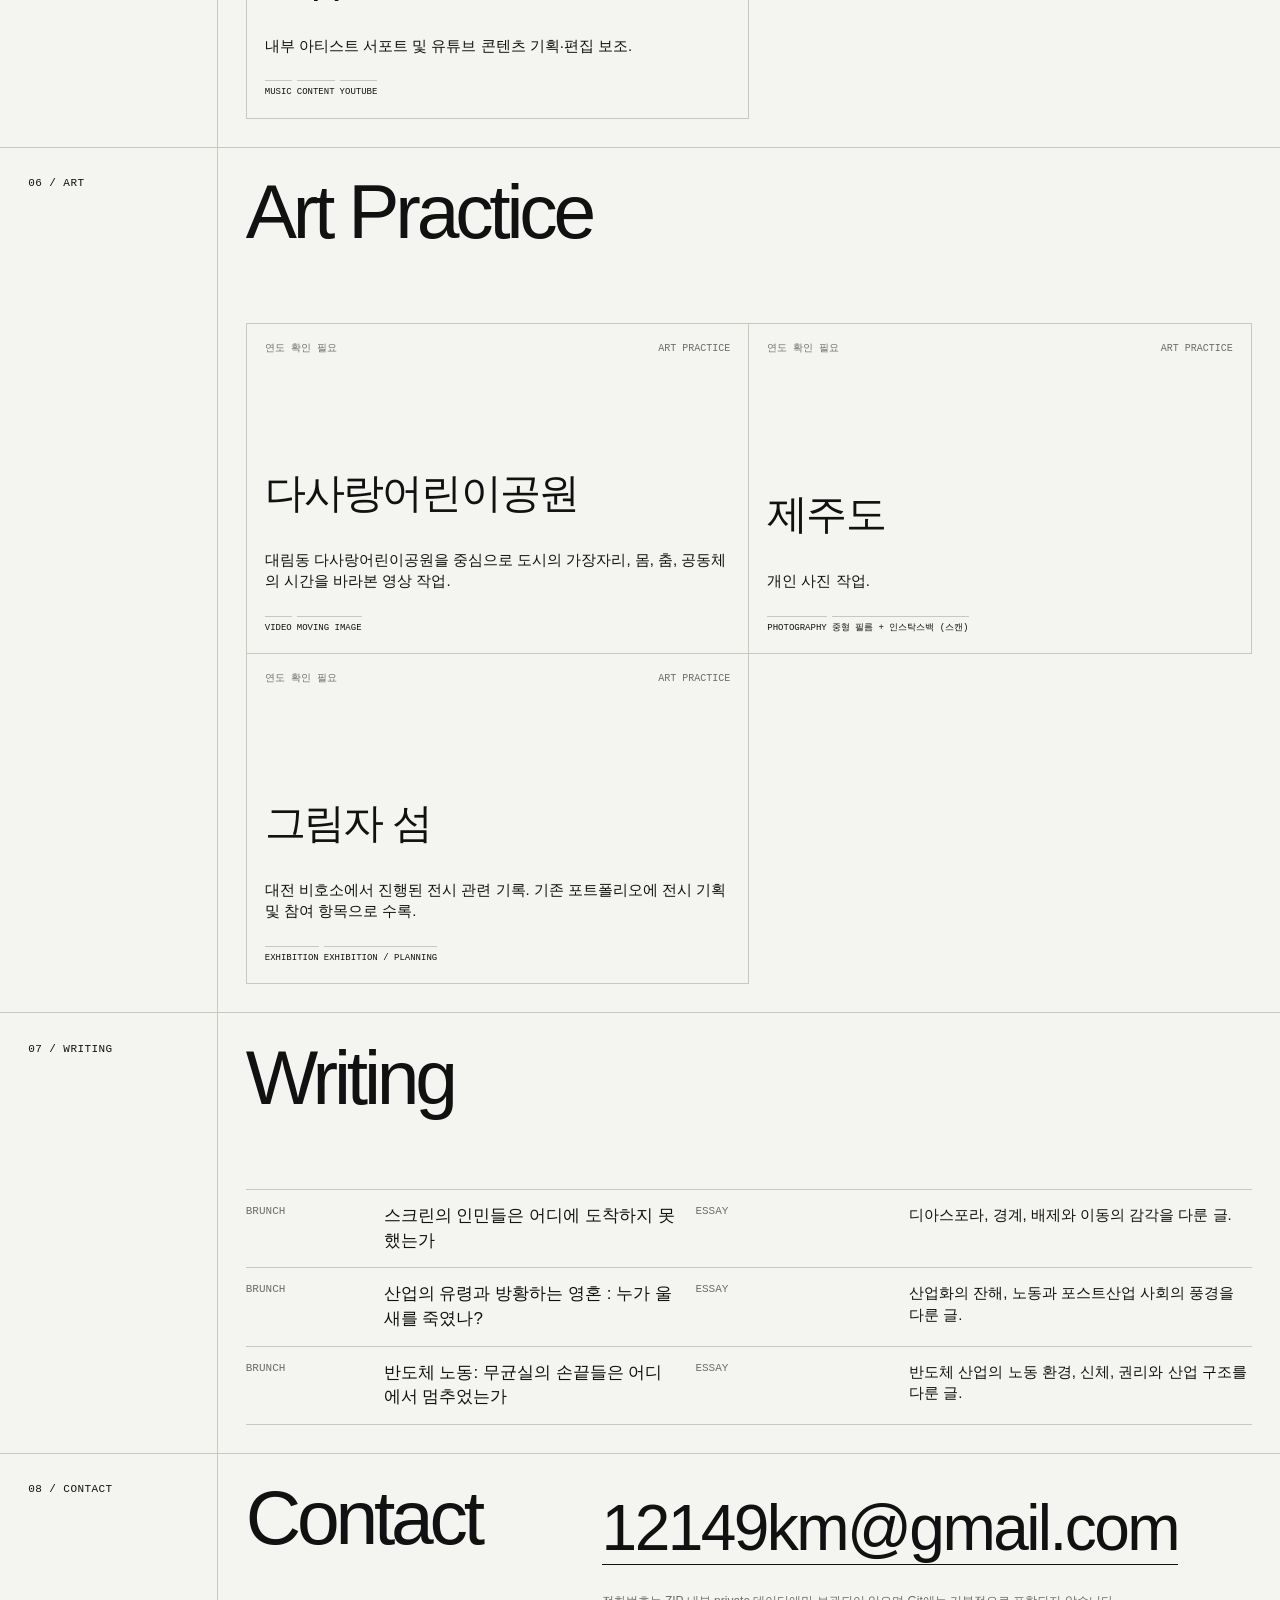
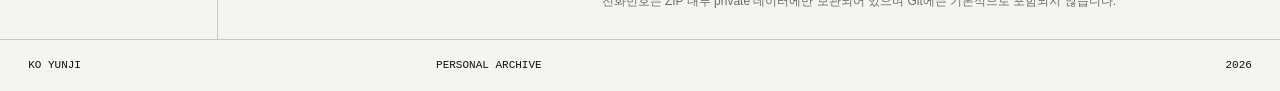
==== commit fb7b6d8e: "Correct English name to KO YUNJI" ====
--- a/index.html
+++ b/index.html
@@ -19,7 +19,7 @@
 </head>
 <body>
   <header class="site-header">
-    <a class="brand" href="#top" aria-label="홈">GO YOONJI</a>
+    <a class="brand" href="#top" aria-label="홈">KO YUNJI</a>
     <button class="menu-toggle" aria-expanded="false" aria-controls="site-nav">MENU</button>
     <nav id="site-nav" class="site-nav" aria-label="주요 메뉴">
       <a href="#profile">Profile</a>
@@ -119,7 +119,7 @@
   </main>
 
   <footer class="site-footer">
-    <span>GO YOONJI</span>
+    <span>KO YUNJI</span>
     <span>PERSONAL ARCHIVE</span>
     <span id="footer-year"></span>
   </footer>
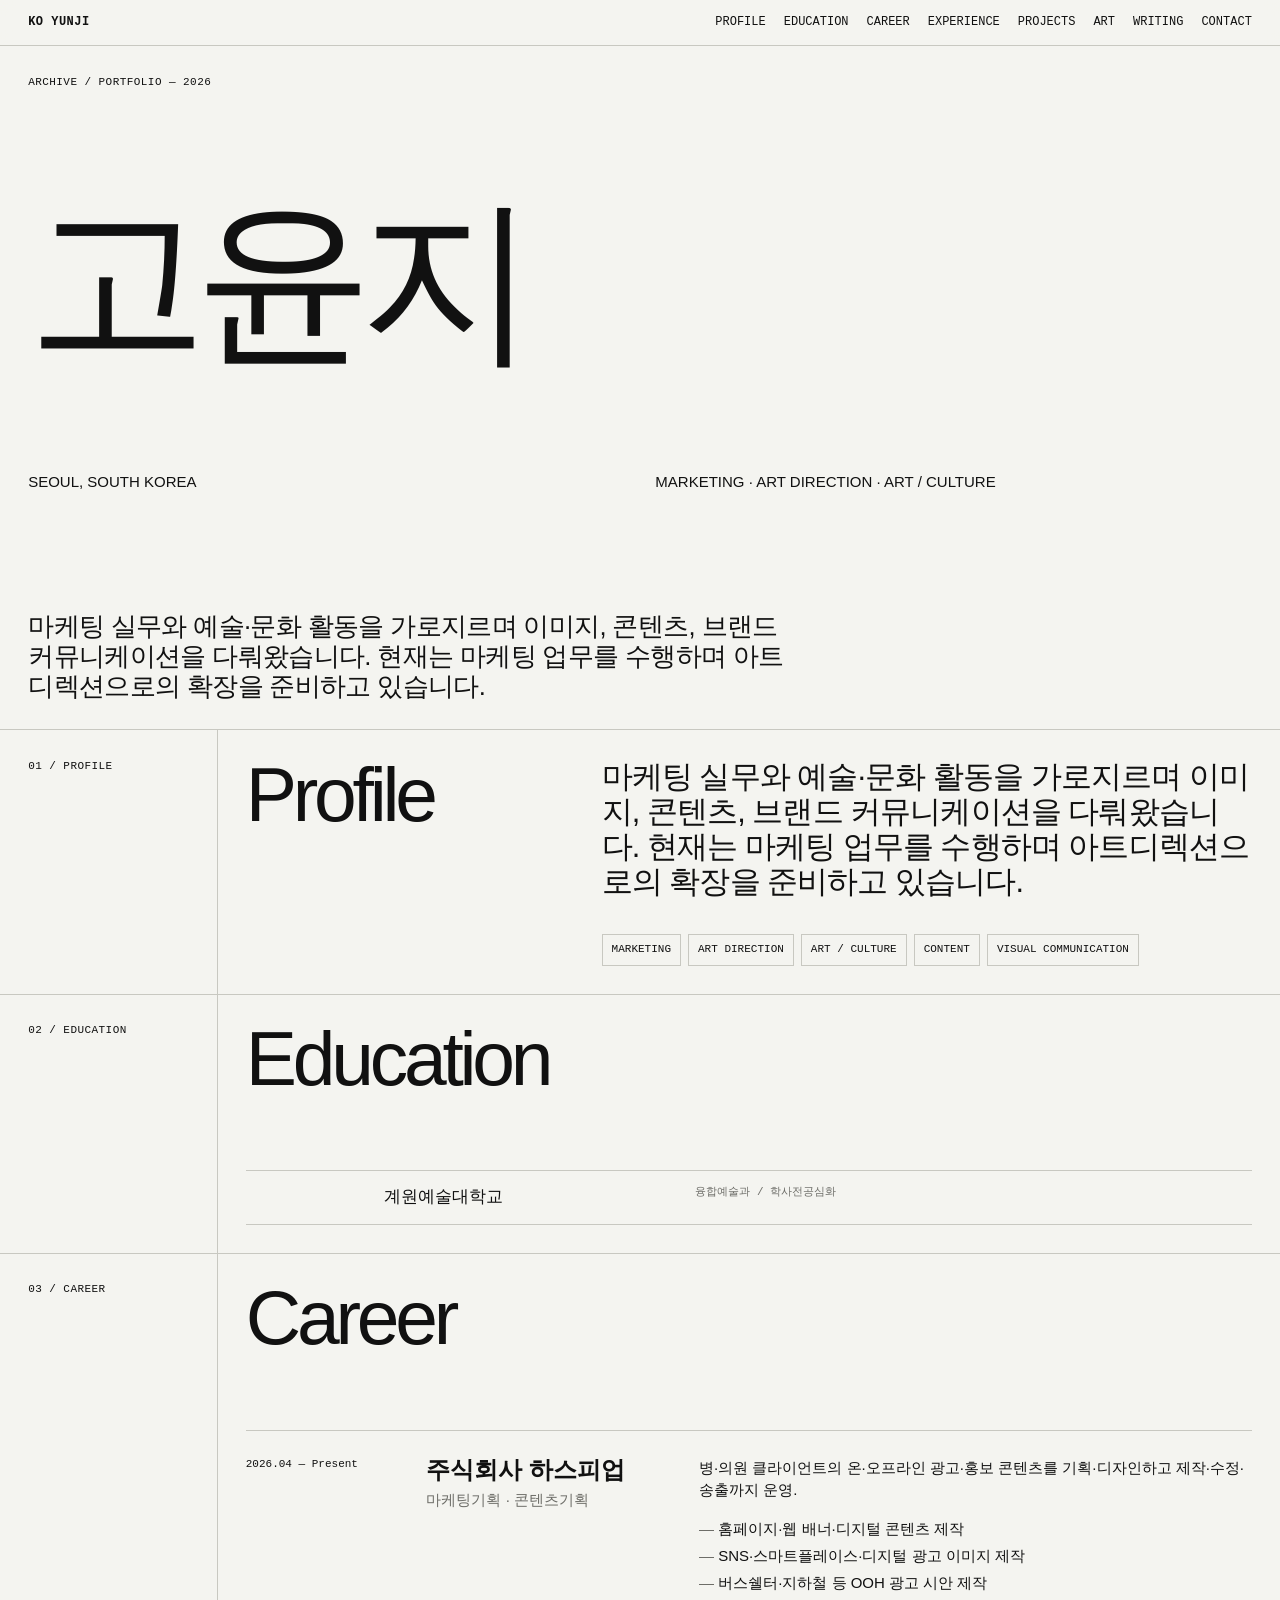
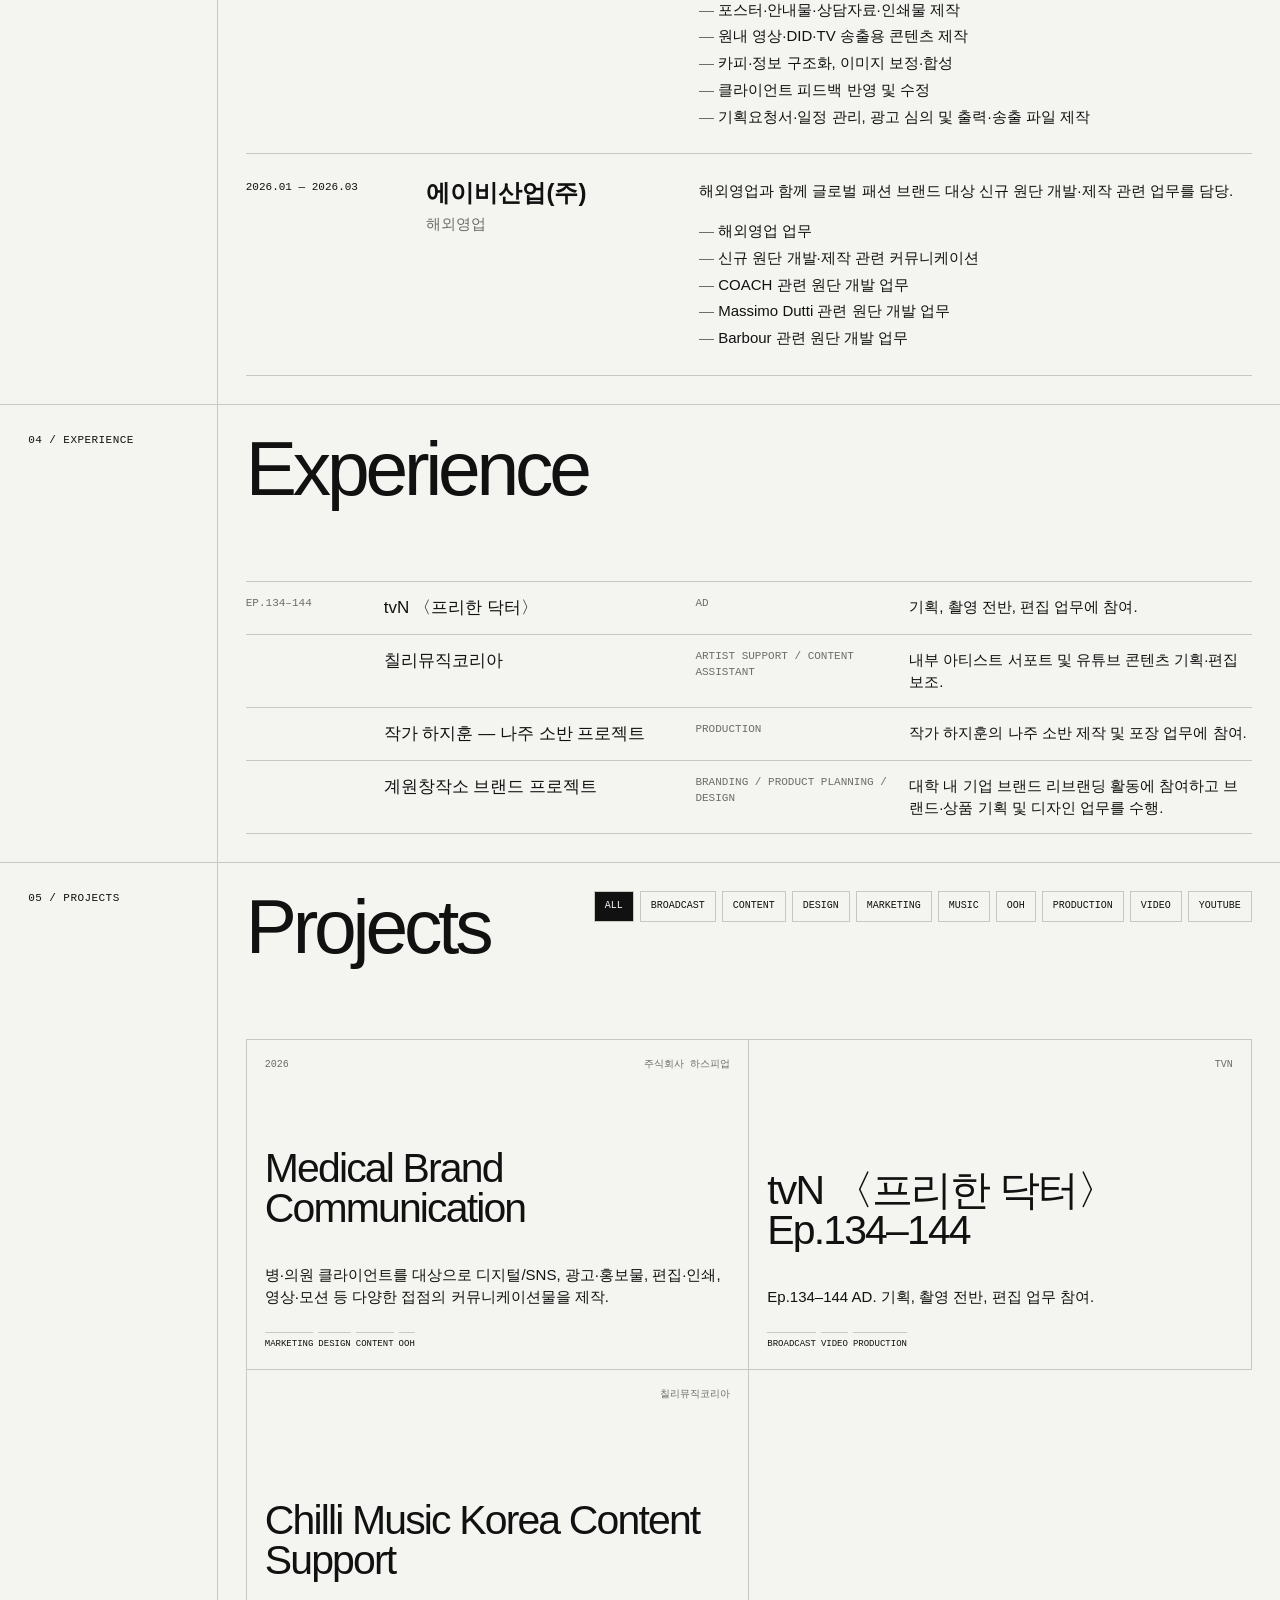
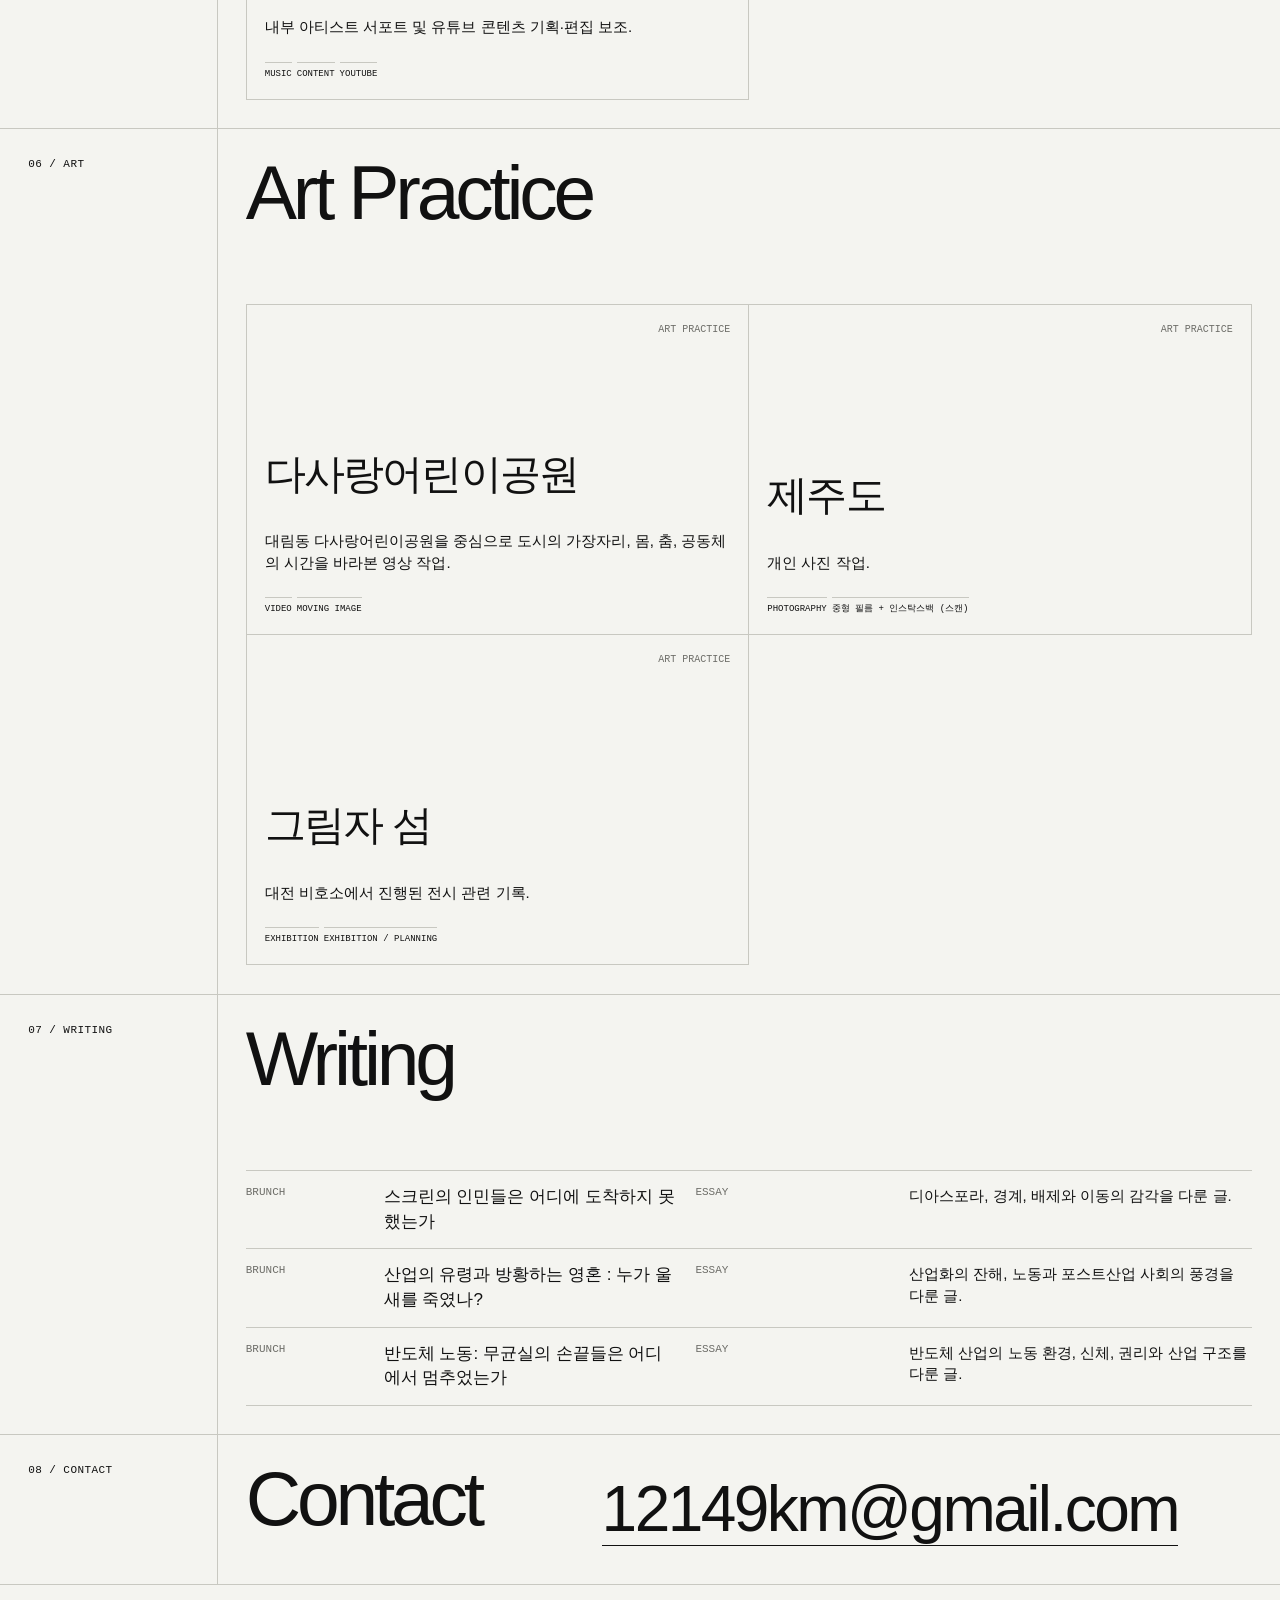
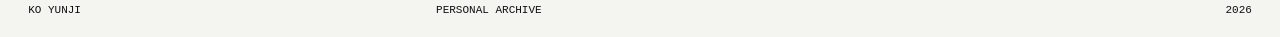
==== commit c09c698d: "Sanitize public portfolio content and update favicon" ====
--- a/index.html
+++ b/index.html
@@ -112,7 +112,6 @@
         <h2>Contact</h2>
         <div>
           <a id="contact-email" class="contact-link" href="#">Email</a>
-          <p class="muted">전화번호는 ZIP 내부 private 데이터에만 보관되어 있으며 Git에는 기본적으로 포함되지 않습니다.</p>
         </div>
       </div>
     </section>
--- a/css/components.css
+++ b/css/components.css
@@ -4,5 +4,4 @@
 .stack-list{border-top:1px solid var(--line)}.career-item{display:grid;grid-template-columns:150px minmax(190px,.7fr) 1.6fr;gap:var(--gap);padding:26px 0;border-bottom:1px solid var(--line)}.career-period{font-family:var(--font-mono);font-size:11px}.career-title h3{font-size:24px;line-height:1.05}.career-title p{margin-top:7px;color:var(--muted)}.career-content p{max-width:760px}.career-content ul{margin-top:18px;display:grid;gap:5px}.career-content li:before{content:"— ";color:var(--muted)}
 .section-heading-row{display:flex;justify-content:space-between;align-items:flex-start;gap:20px}.filters{display:flex;flex-wrap:wrap;gap:6px;justify-content:flex-end}.filter-btn{border:1px solid var(--line);padding:7px 10px;font-family:var(--font-mono);font-size:10px;text-transform:uppercase;cursor:pointer}.filter-btn.active{background:var(--text);color:var(--bg)}
 .project-grid{display:grid;grid-template-columns:repeat(2,minmax(0,1fr));border-top:1px solid var(--line);border-left:1px solid var(--line)}.project-card{min-height:330px;padding:18px;border-right:1px solid var(--line);border-bottom:1px solid var(--line);display:flex;flex-direction:column;justify-content:space-between;transition:background .18s}.project-card:hover{background:var(--panel)}.card-meta{display:flex;justify-content:space-between;gap:12px;font-family:var(--font-mono);font-size:10px;text-transform:uppercase;color:var(--muted)}.project-card h3{font-size:clamp(28px,3.2vw,58px);line-height:.98;letter-spacing:-.045em;font-weight:500;margin:36px 0}.project-card p{max-width:600px}.card-tags{display:flex;flex-wrap:wrap;gap:5px;margin-top:24px}.card-tags span{font-family:var(--font-mono);font-size:9px;text-transform:uppercase;border-top:1px solid var(--line);padding-top:5px}.muted{color:var(--muted);font-size:12px;margin-top:18px}.contact-link{font-size:clamp(34px,5vw,80px);letter-spacing:-.04em;border-bottom:1px solid currentColor}
-.unverified{font-family:var(--font-mono);font-size:9px;text-transform:uppercase;color:var(--muted);margin-left:8px}
 @media(max-width:850px){.index-row{grid-template-columns:80px 1fr}.index-row>*:nth-child(3),.index-row>*:nth-child(4){grid-column:2}.career-item{grid-template-columns:1fr}.career-period{margin-bottom:-18px}.section-heading-row{display:block}.filters{justify-content:flex-start;margin:-30px 0 26px}.project-grid{grid-template-columns:1fr}.project-card{min-height:260px}}
